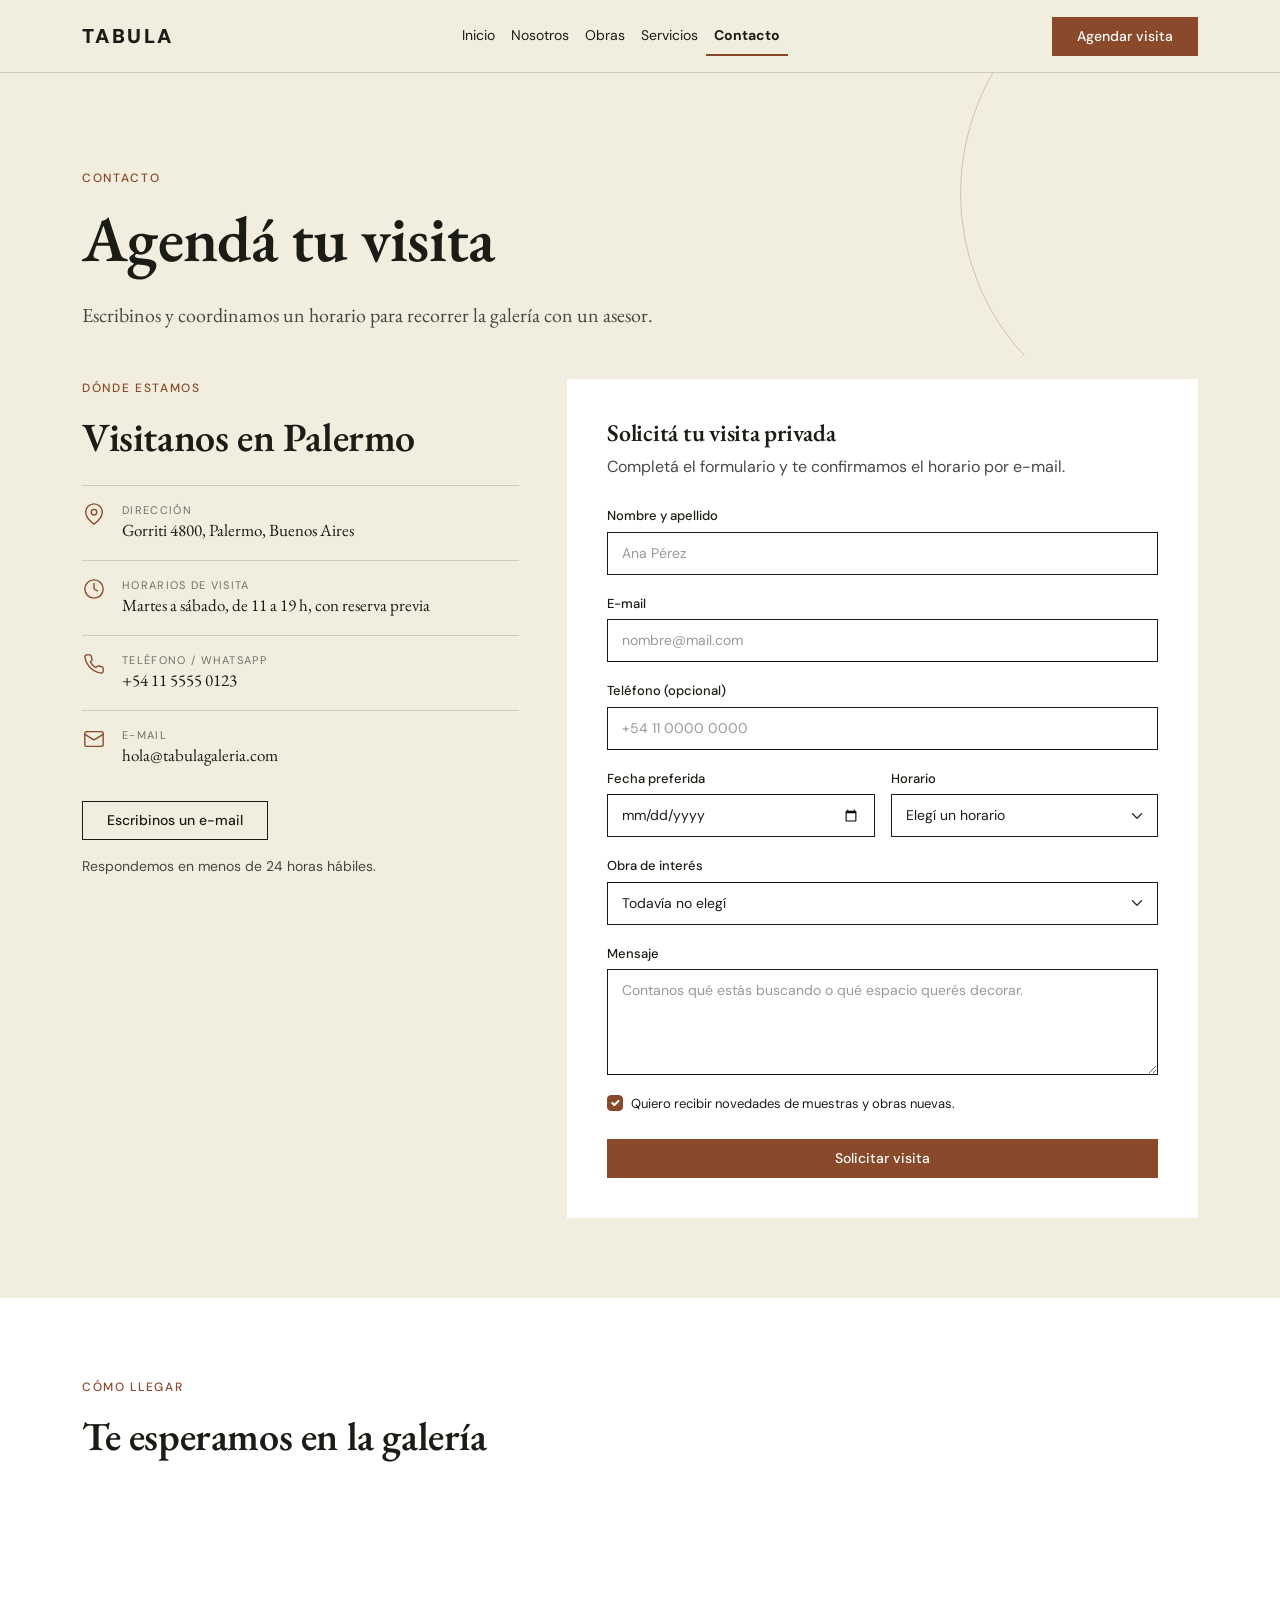
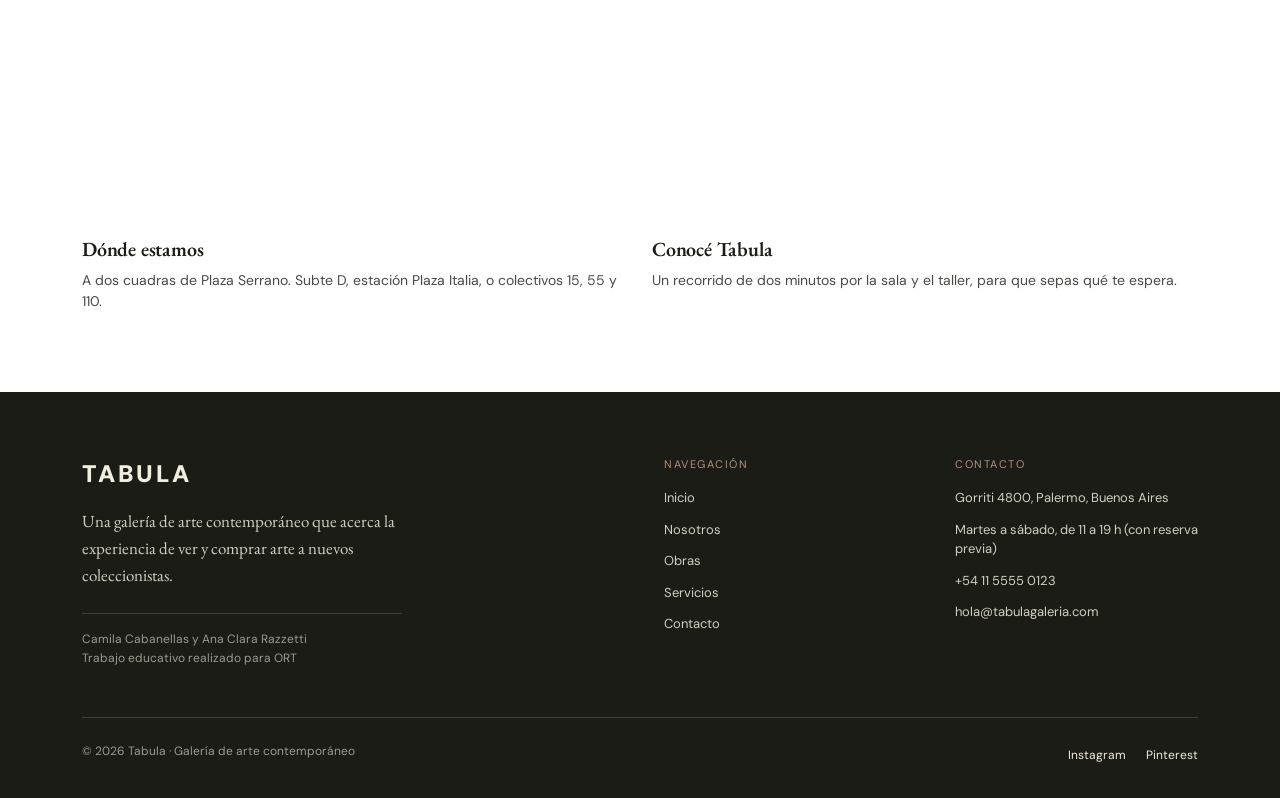
==== contacto.html @ 72d93648 "Add files via upload" ====
<!DOCTYPE html>
<html lang="es">
<head>
  <meta charset="UTF-8">
  <meta name="viewport" content="width=device-width, initial-scale=1">
  <title>Contacto de Tabula</title>
  <meta name="description" content="Escribinos y coordinamos un horario para recorrer la galería con un asesor. Gorriti 4800, Palermo.">

  <!-- Tipografías: DM Sans (texto) + EB Garamond (títulos) -->
  <link rel="preconnect" href="https://fonts.googleapis.com">
  <link rel="preconnect" href="https://fonts.gstatic.com" crossorigin>
  <link href="https://fonts.googleapis.com/css2?family=DM+Sans:wght@400;500;700;900&family=EB+Garamond:wght@400;500;600&display=swap" rel="stylesheet">

  <!-- Bootstrap 5 + estilos propios (van después para pisar los valores por defecto) -->
  <link href="assets/bootstrap/css/bootstrap.min.css" rel="stylesheet">
  <link rel="stylesheet" href="css/styles.css">
</head>
<body>
  <!-- HEADER / NAVEGACIÓN -->
  <header class="site-header">
    <nav class="navbar navbar-expand-lg">
      <div class="container">
        <a class="navbar-brand" href="index.html">TABULA</a>
        <button class="navbar-toggler" type="button" data-bs-toggle="collapse" data-bs-target="#menu" aria-controls="menu" aria-expanded="false" aria-label="Abrir menú">
          <span class="navbar-toggler-icon"></span>
        </button>
        <div class="collapse navbar-collapse" id="menu">
          <ul class="navbar-nav mx-auto mb-3 mb-lg-0">
          <li class="nav-item"><a class="nav-link" href="index.html">Inicio</a></li>
          <li class="nav-item"><a class="nav-link" href="quienes-somos.html">Nosotros</a></li>
          <li class="nav-item"><a class="nav-link" href="productos.html">Obras</a></li>
          <li class="nav-item"><a class="nav-link" href="servicios.html">Servicios</a></li>
          <li class="nav-item"><a class="nav-link active" aria-current="page" href="contacto.html">Contacto</a></li>
          </ul>
          <a class="btn btn-primary" href="contacto.html">Agendar visita</a>
        </div>
      </div>
    </nav>
  </header>

  <main>

    <!-- Encabezado -->
    <section class="page-hero bg-tb-cream circulos pb-4">
      <div class="container">
        <div class="container-texto">
          <span class="eyebrow">Contacto</span>
          <h1>Agendá tu visita</h1>
          <p class="lead">Escribinos y coordinamos un horario para recorrer la galería con un asesor.</p>
        </div>
      </div>
    </section>

    <!-- Datos + formulario -->
    <section class="seccion bg-tb-cream pt-4">
      <div class="container">
        <div class="row gy-5 gx-lg-5">
          <div class="col-lg-5">
            <span class="eyebrow">Dónde estamos</span>
            <h2 class="mb-4">Visitanos en Palermo</h2>
            <div class="dato-contacto"><span class="servicio-icono"><svg viewBox="0 0 24 24"><path d="M21 10c0 7-9 13-9 13S3 17 3 10a9 9 0 0 1 18 0z"/><circle cx="12" cy="10" r="3"/></svg></span><div><span class="dato-label">Dirección</span><span class="dato-valor">Gorriti 4800, Palermo, Buenos Aires</span></div></div>
            <div class="dato-contacto"><span class="servicio-icono"><svg viewBox="0 0 24 24"><circle cx="12" cy="12" r="10"/><path d="M12 6v6l4 2"/></svg></span><div><span class="dato-label">Horarios de visita</span><span class="dato-valor">Martes a sábado, de 11 a 19 h, con reserva previa</span></div></div>
            <div class="dato-contacto"><span class="servicio-icono"><svg viewBox="0 0 24 24"><path d="M22 16.9v3a2 2 0 0 1-2.2 2 19.8 19.8 0 0 1-8.6-3.1 19.5 19.5 0 0 1-6-6A19.8 19.8 0 0 1 2.1 4.2 2 2 0 0 1 4.1 2h3a2 2 0 0 1 2 1.7c.1 1 .4 1.9.7 2.8a2 2 0 0 1-.5 2.1L8.1 9.9a16 16 0 0 0 6 6l1.3-1.3a2 2 0 0 1 2.1-.4c.9.3 1.8.6 2.8.7a2 2 0 0 1 1.7 2z"/></svg></span><div><span class="dato-label">Teléfono / WhatsApp</span><a class="dato-valor" href="tel:+541155550123">+54 11 5555 0123</a></div></div>
            <div class="dato-contacto"><span class="servicio-icono"><svg viewBox="0 0 24 24"><rect x="2" y="4" width="20" height="16" rx="2"/><path d="m22 7-10 6L2 7"/></svg></span><div><span class="dato-label">E-mail</span><a class="dato-valor" href="mailto:hola@tabulagaleria.com">hola@tabulagaleria.com</a></div></div>
            <!-- Botón mailto con mensaje predefinido -->
            <a class="btn btn-outline-dark mt-3" href="mailto:hola@tabulagaleria.com?subject=Quiero%20agendar%20una%20visita&body=Hola%2C%20me%20gustar%C3%ADa%20agendar%20una%20visita%20privada%20a%20la%20galer%C3%ADa.%20Mis%20datos%20son%3A%0A%0ANombre%3A%20%0ATel%C3%A9fono%3A%20%0AD%C3%ADa%20y%20horario%20preferido%3A%20">Escribinos un e-mail</a>
            <p class="small mt-3">Respondemos en menos de 24 horas hábiles.</p>
          </div>

          <div class="col-lg-7">
            <!-- Formulario Bootstrap (sin validación JS todavía) -->
            <form class="form-visita" action="#" method="post">
              <h2>Solicitá tu visita privada</h2>
              <p class="mb-4">Completá el formulario y te confirmamos el horario por e-mail.</p>
              <div class="mb-3">
                <label for="nombre" class="form-label">Nombre y apellido</label>
                <input type="text" class="form-control" id="nombre" name="nombre" placeholder="Ana Pérez" required>
              </div>
              <div class="mb-3">
                <label for="email" class="form-label">E-mail</label>
                <input type="email" class="form-control" id="email" name="email" placeholder="nombre@mail.com" required>
              </div>
              <div class="mb-3">
                <label for="telefono" class="form-label">Teléfono (opcional)</label>
                <input type="tel" class="form-control" id="telefono" name="telefono" placeholder="+54 11 0000 0000">
              </div>
              <div class="row g-3 mb-3">
                <div class="col-sm-6">
                  <label for="fecha" class="form-label">Fecha preferida</label>
                  <input type="date" class="form-control" id="fecha" name="fecha">
                </div>
                <div class="col-sm-6">
                  <label for="horario" class="form-label">Horario</label>
                  <select class="form-select" id="horario" name="horario">
                    <option value="" selected>Elegí un horario</option>
                    <option>11:00</option><option>12:00</option><option>13:00</option><option>15:00</option><option>16:00</option><option>17:00</option><option>18:00</option>
                  </select>
                </div>
              </div>
              <div class="mb-3">
                <label for="obra" class="form-label">Obra de interés</label>
                <select class="form-select" id="obra" name="obra">
                  <option value="" selected>Todavía no elegí</option>
                  <option>Horizonte en ocre · Lucía Ferrante</option>
                  <option>Casa sin ventanas · Tomás Aguirre</option>
                  <option>Sedimento III · Valentina Ruiz</option>
                  <option>Interior con luz · Mateo Benítez</option>
                  <option>Raíz · Julia Mansilla</option>
                  <option>Patio de Gorriti · Nicolás Pereyra</option>
                  <option>Marea baja · Lucía Ferrante</option>
                  <option>Umbral · Tomás Aguirre</option>
                </select>
              </div>
              <div class="mb-3">
                <label for="mensaje" class="form-label">Mensaje</label>
                <textarea class="form-control" id="mensaje" name="mensaje" rows="4" placeholder="Contanos qué estás buscando o qué espacio querés decorar."></textarea>
              </div>
              <div class="form-check mb-4">
                <input class="form-check-input" type="checkbox" id="novedades" name="novedades" checked>
                <label class="form-check-label" for="novedades">Quiero recibir novedades de muestras y obras nuevas.</label>
              </div>
              <button type="submit" class="btn btn-primary w-100 py-2">Solicitar visita</button>
            </form>
          </div>
        </div>
      </div>
    </section>

    <!-- Cómo llegar: mapa + video -->
    <section class="seccion bg-tb-white">
      <div class="container">
        <div class="mb-5">
          <span class="eyebrow">Cómo llegar</span>
          <h2 id="llegar-titulo">Te esperamos en la galería</h2>
        </div>
        <div class="row g-4">
          <div class="col-md-6 media-card">
            <!-- Google Maps (iframe) -->
            <div class="ratio ratio-16x9 mapa-card">
              <iframe src="https://www.google.com/maps?q=Gorriti+4800,+Palermo,+Buenos+Aires&amp;output=embed" title="Mapa con la ubicación de la galería Tabula en Gorriti 4800, Palermo" loading="lazy" referrerpolicy="no-referrer-when-downgrade" allowfullscreen></iframe>
            </div>
            <h3>Dónde estamos</h3>
            <p>A dos cuadras de Plaza Serrano. Subte D, estación Plaza Italia, o colectivos 15, 55 y 110.</p>
          </div>
          <div class="col-md-6 media-card">
            <!-- Video de YouTube (iframe) -->
            <div class="ratio ratio-16x9 video-card">
              <iframe src="https://www.youtube.com/embed/ES6Z-uMrpOI" title="Recorrido por la galería Tabula" loading="lazy" allow="accelerometer; encrypted-media; picture-in-picture" referrerpolicy="strict-origin-when-cross-origin" allowfullscreen></iframe>
            </div>
            <h3>Conocé Tabula</h3>
            <p>Un recorrido de dos minutos por la sala y el taller, para que sepas qué te espera.</p>
          </div>
        </div>
      </div>
    </section>
  </main>

  <!-- FOOTER -->
  <footer class="site-footer">
    <div class="container">
      <div class="row gy-5 gx-lg-5">
        <div class="col-lg-6">
          <span class="footer-marca">TABULA</span>
          <p class="footer-texto">Una galería de arte contemporáneo que acerca la experiencia de ver y comprar arte a nuevos coleccionistas.</p>
          <p class="footer-credito">Camila Cabanellas y Ana Clara Razzetti<br>Trabajo educativo realizado para ORT</p>
        </div>
        <div class="col-6 col-lg-3">
          <span class="footer-titulo">Navegación</span>
          <ul>
            <li><a href="index.html">Inicio</a></li>
            <li><a href="quienes-somos.html">Nosotros</a></li>
            <li><a href="productos.html">Obras</a></li>
            <li><a href="servicios.html">Servicios</a></li>
            <li><a href="contacto.html">Contacto</a></li>
          </ul>
        </div>
        <div class="col-6 col-lg-3">
          <span class="footer-titulo">Contacto</span>
          <ul>
            <li>Gorriti 4800, Palermo, Buenos Aires</li>
            <li>Martes a sábado, de 11 a 19 h (con reserva previa)</li>
            <li><a href="tel:+541155550123">+54 11 5555 0123</a></li>
            <li><a href="mailto:hola@tabulagaleria.com">hola@tabulagaleria.com</a></li>
          </ul>
        </div>
      </div>
      <div class="footer-base">
        <p>© 2026 Tabula · Galería de arte contemporáneo</p>
        <div>
          <a href="https://www.instagram.com/" target="_blank" rel="noopener">Instagram</a>
          <a href="https://www.pinterest.com/" target="_blank" rel="noopener">Pinterest</a>
        </div>
      </div>
    </div>
  </footer>

  <script src="assets/bootstrap/js/bootstrap.bundle.min.js"></script>
  <script src="js/main.js"></script>
</body>
</html>
---- css/styles.css ----
/* ==========================================================
   Índice:
   1. Variables (paleta, tipografía, override de Bootstrap)
   2. Base y tipografía
   3. Botones
   4. Header / navegación
   5. Utilidades de sección
   6. Home (hero, qué es, obras destacadas, pasos, CTA)
   7. Tarjetas de obra
   8. Quiénes somos
   9. Servicios
   10. Contacto (formulario, mapa, video)
   11. Footer
   12. Alineación con el container (secciones a sangre)
   13. Carrito (ícono del header y botones)
   14. Panel del carrito (offcanvas, solo en productos.html)
   ========================================================== */

/* 1. VARIABLES ---------------------------------------------- */
:root {
  /* Paleta Tabula */
  --tb-ink: #1C1C16;
  --tb-cream: #F1EEDF;
  --tb-sand: #B49177;
  --tb-rust: #8A492A;
  --tb-rust-dark: #6F3A21;
  --tb-white: #FFFFFF;
  --tb-line: rgba(28, 28, 22, .16);
  --tb-muted: rgba(28, 28, 22, .8);

  /* Tipografía */
  --tb-font-title: "EB Garamond", Georgia, serif;
  --tb-font-text: "DM Sans", system-ui, sans-serif;

  /* Override de variables de Bootstrap */
  --bs-primary: #8A492A;
  --bs-primary-rgb: 138, 73, 42;
  --bs-secondary: #B49177;
  --bs-secondary-rgb: 180, 145, 119;
  --bs-dark: #1C1C16;
  --bs-dark-rgb: 28, 28, 22;
  --bs-light: #F1EEDF;
  --bs-light-rgb: 241, 238, 223;
  --bs-body-bg: #F1EEDF;
  --bs-body-color: #1C1C16;
  --bs-body-color-rgb: 28, 28, 22;
  --bs-body-font-family: var(--tb-font-text);
  --bs-body-font-size: 1rem;
  --bs-body-line-height: 1.5;
  --bs-heading-color: #1C1C16;
  --bs-link-color: #8A492A;
  --bs-link-color-rgb: 138, 73, 42;
  --bs-link-hover-color: #6F3A21;
  --bs-link-hover-color-rgb: 111, 58, 33;
  --bs-border-color: rgba(28, 28, 22, .16);
  --bs-border-radius: 0;
  --bs-border-radius-sm: 0;
  --bs-border-radius-lg: 0;
  --bs-border-radius-pill: 999px;
  --bs-focus-ring-color: rgba(138, 73, 42, .25);
}

/* 2. BASE Y TIPOGRAFÍA -------------------------------------- */
/* Ajustes base sobre el Reboot de Bootstrap (reemplazan al reset.css) */
h1, h2, h3, h4, p, ul, figure { margin: 0; }
ul { padding: 0; list-style: none; }
img, iframe { display: block; max-width: 100%; }
a { text-decoration: none; }
body { background: var(--tb-cream); color: var(--tb-ink); }
h1, h2, h3, h4, .h1, .h2, .h3 {
  font-family: var(--tb-font-title);
  font-weight: 600;
  color: var(--tb-ink);
  letter-spacing: -.01em;
}
h1, .h1 { font-size: clamp(2.5rem, 6vw, 4rem); line-height: 1.12; }
h2, .h2 { font-size: clamp(1.75rem, 3.4vw, 2.5rem); line-height: 1.2; }
h3, .h3 { font-size: 1.375rem; line-height: 1.3; }
p { color: var(--tb-muted); }
.lead { font-family: var(--tb-font-title); font-size: 1.25rem; line-height: 1.6; color: var(--tb-muted); font-weight: 400; }
strong { font-weight: 700; color: var(--tb-ink); }
a:focus-visible, button:focus-visible, .btn:focus-visible {
  outline: 2px solid var(--tb-rust); outline-offset: 2px;
}
.eyebrow {
  display: block; margin-bottom: 1rem;
  font-size: .75rem; font-weight: 500; letter-spacing: .14em;
  text-transform: uppercase; color: var(--tb-rust);
}
.link-flecha { font-size: .875rem; font-weight: 500; color: var(--tb-rust); }
.link-flecha:hover { color: var(--tb-rust-dark); text-decoration: underline; }

/* 3. BOTONES (override de .btn de Bootstrap) ---------------- */
.btn {
  --bs-btn-border-radius: 0;
  --bs-btn-font-size: .875rem;
  --bs-btn-padding-x: 1.5rem;
  --bs-btn-padding-y: .5rem;
  font-weight: 500; line-height: 1.5;
}
.btn-primary {
  --bs-btn-bg: var(--tb-rust); --bs-btn-border-color: var(--tb-rust); --bs-btn-color: #fff;
  --bs-btn-hover-bg: var(--tb-rust-dark); --bs-btn-hover-border-color: var(--tb-rust-dark); --bs-btn-hover-color: #fff;
  --bs-btn-active-bg: var(--tb-rust-dark); --bs-btn-active-border-color: var(--tb-rust-dark);
  --bs-btn-focus-shadow-rgb: 138, 73, 42;
}
.btn-outline-dark {
  --bs-btn-color: var(--tb-ink); --bs-btn-border-color: var(--tb-ink);
  --bs-btn-hover-bg: var(--tb-ink); --bs-btn-hover-border-color: var(--tb-ink); --bs-btn-hover-color: var(--tb-cream);
  --bs-btn-active-bg: var(--tb-ink); --bs-btn-active-border-color: var(--tb-ink);
}
.btn-cream {                         /* botón crema sobre fondo terracota */
  --bs-btn-bg: var(--tb-cream); --bs-btn-border-color: var(--tb-cream); --bs-btn-color: var(--tb-ink);
  --bs-btn-hover-bg: #fff; --bs-btn-hover-border-color: #fff; --bs-btn-hover-color: var(--tb-ink);
}
.btn-outline-cream {
  --bs-btn-color: var(--tb-cream); --bs-btn-border-color: rgba(241,238,223,.6);
  --bs-btn-hover-bg: var(--tb-cream); --bs-btn-hover-border-color: var(--tb-cream); --bs-btn-hover-color: var(--tb-rust);
}

/* 4. HEADER / NAVEGACIÓN ------------------------------------ */
.site-header { background: var(--tb-cream); border-bottom: 1px solid var(--tb-line); position: sticky; top: 0; z-index: 1030; }
.navbar { --bs-navbar-padding-y: 1rem; }
.navbar-brand {
  font-family: var(--tb-font-text); font-weight: 900; font-size: 1.25rem;
  letter-spacing: .12em; color: var(--tb-ink);
}
.navbar-nav .nav-link {
  --bs-nav-link-color: var(--tb-ink); --bs-nav-link-hover-color: var(--tb-rust);
  font-size: .875rem; padding: .5rem 1rem;
}
/* Página activa: se marca con .active + aria-current="page" */
.navbar-nav .nav-link.active { font-weight: 700; color: var(--tb-ink); border-bottom: 2px solid var(--tb-rust); }
@media (min-width: 992px) {
  .navbar-nav .nav-link.active { border-bottom-color: var(--tb-rust); }
}
.navbar-toggler { border: 1px solid var(--tb-ink); padding: .375rem .625rem; }
.navbar-toggler:focus { box-shadow: 0 0 0 .2rem var(--bs-focus-ring-color); }
.navbar-toggler-icon {
  background-image: url("data:image/svg+xml,%3csvg xmlns='http://www.w3.org/2000/svg' viewBox='0 0 30 30'%3e%3cpath stroke='%231C1C16' stroke-linecap='round' stroke-width='2' d='M4 7h22M4 15h22M4 23h22'/%3e%3c/svg%3e");
}

/* 5. UTILIDADES DE SECCIÓN ---------------------------------- */
.seccion { padding: 5rem 0; position: relative; overflow: hidden; }
@media (max-width: 767.98px) { .seccion { padding: 3rem 0; } }
.bg-tb-cream { background: var(--tb-cream); }
.bg-tb-white { background: var(--tb-white); }
.bg-tb-rust { background: var(--tb-rust); color: var(--tb-cream); }
.seccion-cabecera { display: flex; flex-wrap: wrap; justify-content: space-between; align-items: flex-end; gap: 1rem; margin-bottom: 3rem; }
/* Círculos decorativos del diseño (línea fina) */
.circulos::before {
  content: ""; position: absolute; top: -120px; right: -160px;
  width: 480px; height: 480px; border: 1px solid var(--tb-sand); border-radius: 50%;
  opacity: .5; pointer-events: none;
}
.bg-tb-rust.circulos::before { border-color: rgba(241,238,223,.45); right: auto; left: -140px; top: -60px; width: 320px; height: 320px; }
.bg-tb-rust.circulos::after {
  content: ""; position: absolute; bottom: -180px; right: -120px; width: 400px; height: 400px;
  border: 1px solid rgba(241,238,223,.45); border-radius: 50%; pointer-events: none;
}
.img-cover { width: 100%; height: 100%; object-fit: cover; }

/* 6. HOME ---------------------------------------------------- */
.hero { min-height: 560px; }
.hero-texto { padding: 5rem 0; }
.hero-texto .container-texto { max-width: 560px; }
.hero-texto h1 { margin-bottom: 1.5rem; }
.hero-imagen { min-height: 360px; }
.hero-beneficios {
  display: flex; flex-wrap: wrap; gap: .5rem 1.5rem; margin-top: 2rem; padding-top: 1.5rem;
  border-top: 1px solid var(--tb-line); font-size: .875rem; color: var(--tb-ink);
}
.hero-beneficios li + li { border-left: 1px solid var(--tb-line); padding-left: 1.5rem; }
@media (max-width: 575.98px) {
  .hero-beneficios { flex-direction: column; }
  .hero-beneficios li + li { border-left: 0; padding-left: 0; }
}
.que-es-imagen { min-height: 320px; }
.que-es-texto { padding: 4rem 0; }
.que-es-texto .container-texto { max-width: 560px; }
.concepto { padding: 1.25rem 0; border-top: 1px solid var(--tb-line); }
.concepto h3 { font-size: 1.25rem; margin-bottom: .25rem; }
.concepto p { font-size: .875rem; margin: 0; }
.paso { border-top: 1px solid var(--tb-line); padding-top: 1.5rem; height: 100%; }
.paso-numero { font-family: var(--tb-font-title); font-size: 2rem; color: var(--tb-rust); line-height: 1.25; display: block; margin-bottom: .5rem; }
.paso h3 { font-size: 1.25rem; margin-bottom: .5rem; }
.paso p { font-size: .875rem; }
.cta-banda { padding: 5rem 0; text-align: center; position: relative; overflow: hidden; }
.cta-banda .eyebrow { color: var(--tb-cream); opacity: .8; }
.cta-banda h2 { color: var(--tb-cream); font-size: clamp(2rem, 4vw, 2.75rem); margin-bottom: 1rem; }
.cta-banda p { color: var(--tb-cream); opacity: .9; font-family: var(--tb-font-title); font-size: 1.125rem; max-width: 560px; margin: 0 auto 2rem; }
.cta-banda .container { position: relative; z-index: 1; }

/* 7. TARJETAS DE OBRA --------------------------------------- */
.obra-card { background: var(--tb-white); height: 100%; display: flex; flex-direction: column; border: 0; }
.obra-card figure { aspect-ratio: 4 / 5; background: var(--tb-cream); overflow: hidden; }
.obra-card img { width: 100%; height: 100%; object-fit: cover; }
.obra-card-cuerpo { padding: 1rem; display: flex; flex-direction: column; flex: 1; }
.obra-card h3 { font-size: 1.125rem; margin-bottom: .25rem; }
.obra-artista { font-size: .8125rem; font-weight: 500; color: var(--tb-ink); margin-bottom: .25rem; }
.obra-tecnica { font-size: .75rem; color: rgba(28,28,22,.6); margin-bottom: .5rem; }
.obra-desc { font-size: .8125rem; margin-bottom: .75rem; }
.obra-precio { font-weight: 700; font-size: .9375rem; margin-top: auto; margin-bottom: .75rem; color: var(--tb-ink); }
.obra-card .btn { width: 100%; }
.filtros { display: flex; flex-wrap: wrap; align-items: center; gap: .5rem; }
.filtro {
  border: 1px solid var(--tb-ink); background: transparent; color: var(--tb-ink);
  border-radius: 999px; padding: .25rem 1rem; font-size: .8125rem; cursor: pointer;
}
.filtro:hover { background: rgba(28,28,22,.08); }
.filtro.activo { background: var(--tb-ink); color: var(--tb-cream); }
.contador-obras { margin-left: auto; font-size: .8125rem; color: rgba(28,28,22,.6); }

/* 8. QUIÉNES SOMOS ------------------------------------------ */
.page-hero { padding: 6rem 0 5rem; position: relative; overflow: hidden; }
.page-hero .container-texto { max-width: 720px; }
.page-hero h1 { margin-bottom: 1.5rem; }
.valor { border-top: 1px solid var(--tb-line); padding-top: 1.5rem; height: 100%; }
.valor-numero { font-family: var(--tb-font-title); font-size: 1.75rem; color: var(--tb-rust); display: block; margin-bottom: .5rem; }
.valor h3 { font-size: 1.125rem; margin-bottom: .5rem; }
.valor p { font-size: .875rem; }
.publico-card { background: var(--tb-cream); height: 100%; }
.publico-card figure { aspect-ratio: 16 / 9; overflow: hidden; }
.publico-card img { width: 100%; height: 100%; object-fit: cover; }
.publico-card-cuerpo { padding: 2rem; }
.publico-card h3 { font-size: 1.375rem; margin-bottom: .75rem; }
.lista-puntos li { position: relative; padding-left: 1.25rem; font-size: .875rem; margin-bottom: .5rem; color: var(--tb-muted); }
.lista-puntos li::before { content: ""; position: absolute; left: 0; top: .55em; width: 6px; height: 6px; border-radius: 50%; background: var(--tb-rust); }

/* 9. SERVICIOS ---------------------------------------------- */
.servicio-card { background: var(--tb-white); padding: 2rem; height: 100%; }
.servicio-icono {
  width: 48px; height: 48px; border: 1px solid var(--tb-rust); border-radius: 50%;
  display: grid; place-items: center; color: var(--tb-rust); margin-bottom: 1.5rem;
}
.servicio-icono svg { width: 22px; height: 22px; stroke: currentColor; fill: none; stroke-width: 1.5; stroke-linecap: round; stroke-linejoin: round; }
.servicio-card h3 { font-size: 1.125rem; margin-bottom: .5rem; }
.servicio-card p { font-size: .875rem; margin-bottom: 1rem; }
/* Acordeón de preguntas frecuentes (override de .accordion) */
.accordion {
  --bs-accordion-bg: transparent; --bs-accordion-border-color: var(--tb-line);
  --bs-accordion-border-radius: 0; --bs-accordion-inner-border-radius: 0;
  --bs-accordion-btn-bg: transparent; --bs-accordion-active-bg: transparent;
  --bs-accordion-active-color: var(--tb-ink); --bs-accordion-btn-color: var(--tb-ink);
  --bs-accordion-btn-focus-box-shadow: 0 0 0 .2rem var(--bs-focus-ring-color);
  --bs-accordion-btn-padding-y: 1.25rem; --bs-accordion-btn-padding-x: 0; --bs-accordion-body-padding-x: 0;
}
.accordion-item { border-left: 0; border-right: 0; }
.accordion-button { font-family: var(--tb-font-title); font-size: 1.125rem; font-weight: 600; box-shadow: none; }
.accordion-button:not(.collapsed) { box-shadow: none; }
.accordion-body p { font-size: .875rem; }

/* 10. CONTACTO ---------------------------------------------- */
.dato-contacto { padding: 1rem 0; border-top: 1px solid var(--tb-line); display: flex; gap: 1rem; }
.dato-contacto .servicio-icono { width: 24px; height: 24px; border: 0; margin: 0; flex: none; }
.dato-label { display: block; font-size: .6875rem; letter-spacing: .12em; text-transform: uppercase; color: rgba(28,28,22,.6); }
.dato-valor { font-family: var(--tb-font-title); font-size: 1.0625rem; color: var(--tb-ink); }
.form-visita { background: var(--tb-white); padding: 2.5rem; }
.form-visita h2 { font-size: 1.5rem; margin-bottom: .5rem; }
@media (max-width: 575.98px) { .form-visita { padding: 1.5rem; } }
.form-label { font-size: .8125rem; font-weight: 500; margin-bottom: .375rem; color: var(--tb-ink); }
.form-control, .form-select {
  border-color: var(--tb-ink); font-size: .875rem; padding: .625rem .875rem;
  background-color: var(--tb-white); color: var(--tb-ink);
}
.form-control::placeholder { color: rgba(28,28,22,.45); }
.form-control:focus, .form-select:focus { border-color: var(--tb-rust); box-shadow: 0 0 0 .2rem var(--bs-focus-ring-color); }
.form-check-input:checked { background-color: var(--tb-rust); border-color: var(--tb-rust); }
.form-check-input:focus { border-color: var(--tb-rust); box-shadow: 0 0 0 .2rem var(--bs-focus-ring-color); }
.form-check-label { font-size: .8125rem; }
.media-card h3 { font-size: 1.25rem; margin: 1.25rem 0 .5rem; }
.media-card p { font-size: .875rem; }
.ratio iframe { border: 0; }

/* 11. FOOTER ------------------------------------------------- */
.site-footer { background: var(--tb-ink); color: var(--tb-cream); padding: 4rem 0 2rem; }
.site-footer p, .site-footer li, .site-footer a { color: rgba(241,238,223,.85); font-size: .8125rem; }
.site-footer a:hover { color: #fff; text-decoration: underline; }
.footer-marca { font-weight: 900; font-size: 1.5rem; letter-spacing: .12em; color: var(--tb-cream); display: block; margin-bottom: 1rem; }
.footer-texto { font-family: var(--tb-font-title); font-size: 1.0625rem !important; line-height: 1.6; max-width: 320px; }
.footer-titulo { font-size: .6875rem; letter-spacing: .14em; text-transform: uppercase; color: var(--tb-sand); margin-bottom: 1rem; display: block; }
.site-footer li { margin-bottom: .75rem; }
.footer-base { border-top: 1px solid rgba(241,238,223,.16); margin-top: 3rem; padding-top: 1.5rem; display: flex; flex-wrap: wrap; justify-content: space-between; gap: 1rem; }
.footer-base p, .footer-base a { font-size: .75rem; color: rgba(241,238,223,.6); }
.footer-base a { color: var(--tb-cream); margin-left: 1rem; }

/* 12. ALINEACIÓN CON EL CONTAINER EN SECCIONES A SANGRE ----- */
/* El texto de las secciones partidas (imagen a sangre + texto) se alinea con el container de Bootstrap */
:root { --tb-gutter: max(1rem, calc((100vw - 1320px) / 2 + .75rem)); }
.hero-texto, .que-es-texto--izq { padding-left: var(--tb-gutter); padding-right: 1rem; }
.que-es-texto { padding-left: 1rem; padding-right: var(--tb-gutter); }
@media (min-width: 992px) {
  .hero-texto { padding-right: 4rem; }
  .que-es-texto { padding-left: 4rem; }
}
.hero-imagen img, .que-es-imagen img { position: absolute; inset: 0; }
.hero-imagen, .que-es-imagen { position: relative; }
/* Mapa y video con proporción propia */
.mapa-card iframe, .video-card iframe { width: 100%; height: 100%; }

/* 13. CARRITO ------------------------------------------------ */
/* Ícono del header con el número de obras */
.carrito-link { position: relative; display: inline-flex; align-items: center; color: var(--tb-ink); padding: .5rem; }
.carrito-link:hover { color: var(--tb-rust); }
.carrito-link svg { width: 24px; height: 24px; stroke: currentColor; fill: none; stroke-width: 1.5; stroke-linecap: round; stroke-linejoin: round; }
.carrito-cantidad {
  position: absolute; top: 0; right: -2px; min-width: 18px; height: 18px; padding: 0 5px;
  border-radius: 999px; background: var(--tb-rust); color: #fff;
  font-size: .6875rem; font-weight: 700; line-height: 18px; text-align: center;
}
/* Obras dentro del carrito */
.carrito-item { display: flex; gap: 1.5rem; align-items: center; background: var(--tb-white); padding: 1rem; margin-bottom: 1rem; }
.carrito-item img { width: 96px; height: 120px; object-fit: cover; flex: none; }
.carrito-item-info { flex: 1; min-width: 0; }
.carrito-item-info h3 { font-size: 1.125rem; margin-bottom: .25rem; }
.carrito-item-info .obra-tecnica { margin: 0; }
.carrito-item-precio { text-align: right; }
.carrito-item-precio .obra-precio { margin: 0 0 .5rem; }
.btn-quitar { background: none; border: 0; padding: 0; font-size: .8125rem; color: var(--tb-rust); text-decoration: underline; cursor: pointer; }
.btn-quitar:hover { color: var(--tb-rust-dark); }
@media (max-width: 575.98px) {
  .carrito-item { flex-wrap: wrap; gap: 1rem; }
  .carrito-item img { width: 72px; height: 96px; }
  .carrito-item-precio { width: 100%; display: flex; justify-content: space-between; align-items: center; text-align: left; }
  .carrito-item-precio .obra-precio { margin: 0; }
}
.carrito-vacio { background: var(--tb-white); padding: 3rem 2rem; text-align: center; }
.carrito-vacio h3 { margin-bottom: .5rem; }
.carrito-vacio p { margin-bottom: 1.5rem; }
/* Resumen de la compra */
.carrito-resumen { background: var(--tb-white); padding: 2rem; position: sticky; top: 6rem; }
.carrito-resumen h2 { font-size: 1.5rem; margin-bottom: 1.5rem; }
.carrito-resumen-fila { display: flex; justify-content: space-between; padding: .75rem 0; border-top: 1px solid var(--tb-line); font-size: .9375rem; }
.carrito-resumen-total { font-weight: 700; font-size: 1.125rem; margin-bottom: 1.5rem; border-bottom: 1px solid var(--tb-line); }
.btn:disabled { opacity: .5; cursor: not-allowed; }
/* Botones deshabilitados con la paleta de Tabula (en vez del azul de Bootstrap) */
.btn-primary { --bs-btn-disabled-bg: var(--tb-rust); --bs-btn-disabled-border-color: var(--tb-rust); --bs-btn-disabled-color: #fff; }
.btn-outline-dark { --bs-btn-disabled-color: var(--tb-ink); --bs-btn-disabled-border-color: var(--tb-ink); }

/* 14. PANEL DEL CARRITO (offcanvas de Bootstrap, solo en productos.html) */
button.carrito-link { background: none; border: 0; }
.offcanvas { --bs-offcanvas-bg: var(--tb-cream); --bs-offcanvas-width: 420px; }
.offcanvas-title { font-family: var(--tb-font-title); font-size: 1.5rem; }
.carrito-pie { padding: 1.5rem; background: var(--tb-white); border-top: 1px solid var(--tb-line); }
.carrito-pie .carrito-resumen-total { margin-bottom: 1rem; }
.offcanvas .carrito-item { flex-wrap: wrap; gap: 1rem; }
.offcanvas .carrito-item img { width: 72px; height: 96px; }
.offcanvas .carrito-item-precio { width: 100%; display: flex; justify-content: space-between; align-items: center; text-align: left; }
.offcanvas .carrito-item-precio .obra-precio { margin: 0; }

/* Créditos del trabajo en el footer */
.footer-credito { margin-top: 1.5rem; padding-top: 1rem; border-top: 1px solid rgba(241,238,223,.16); max-width: 320px; font-size: .75rem !important; line-height: 1.6; color: rgba(241,238,223,.6) !important; }
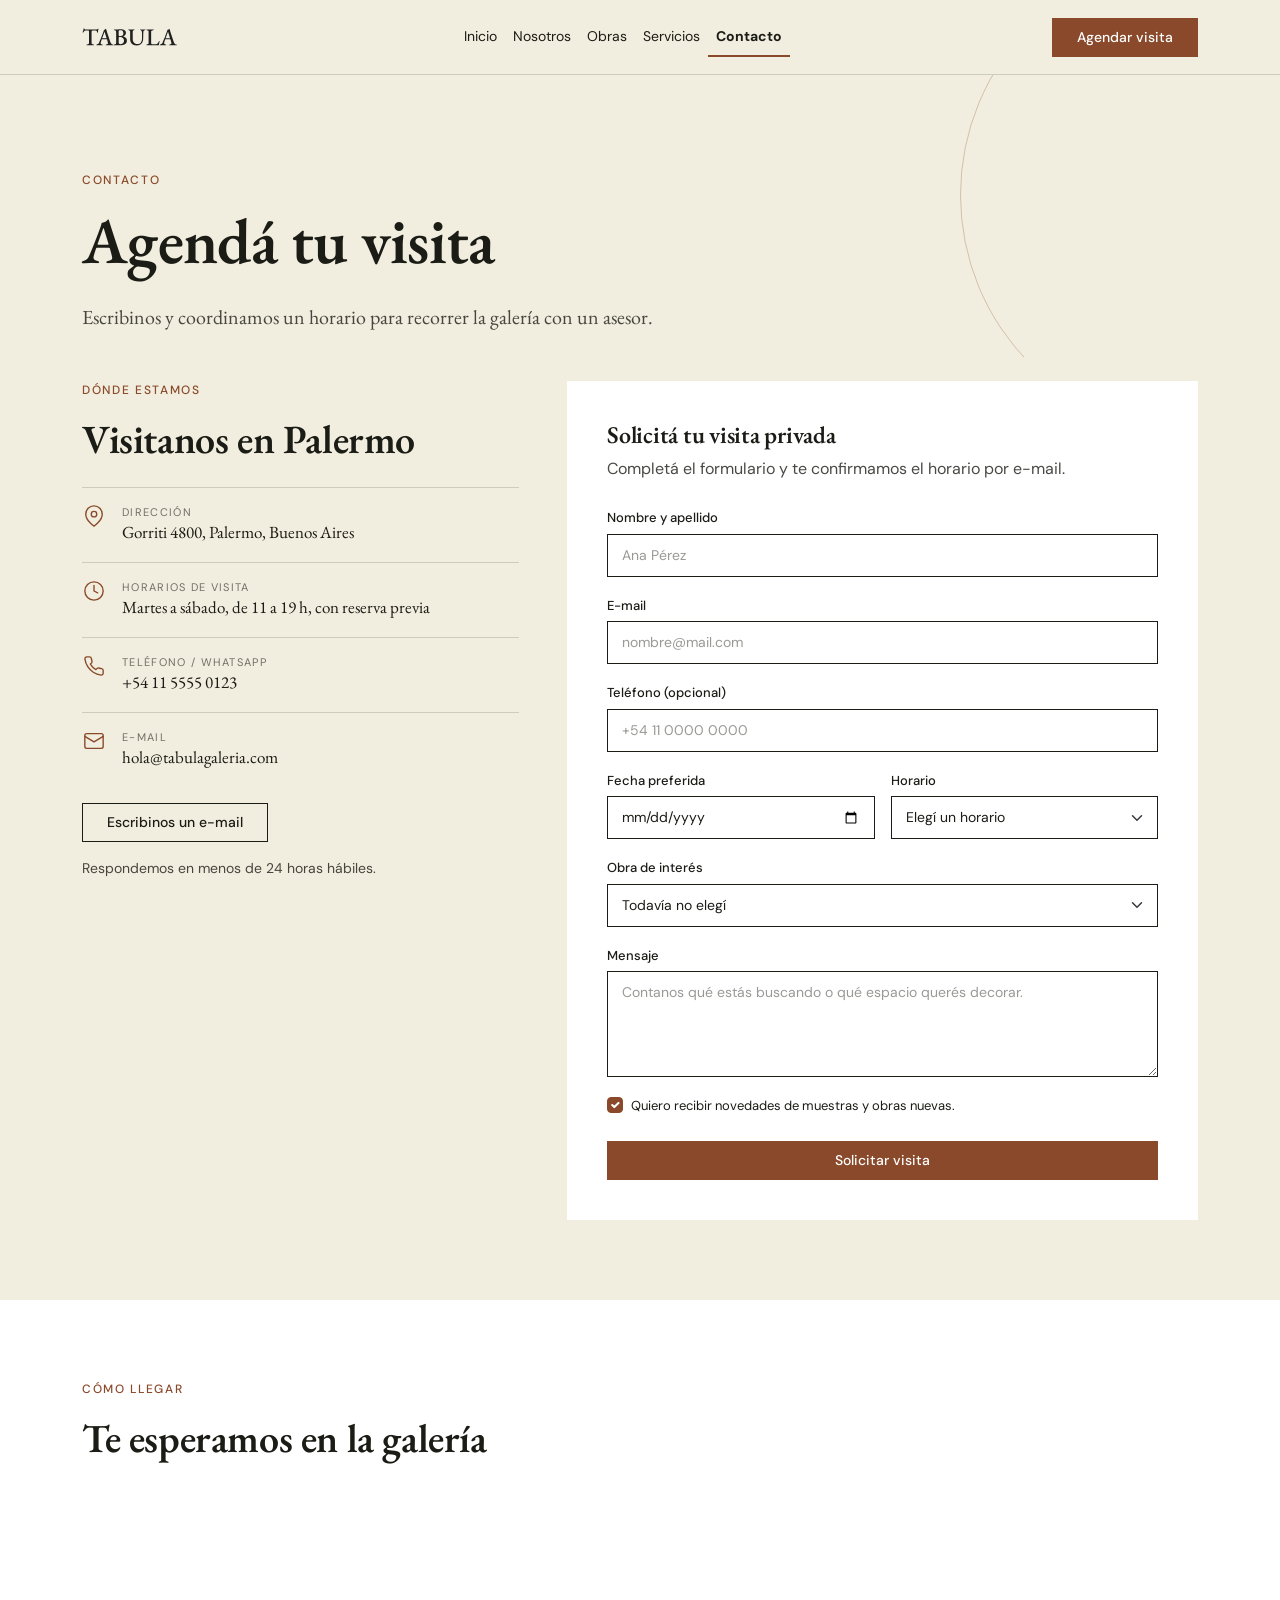
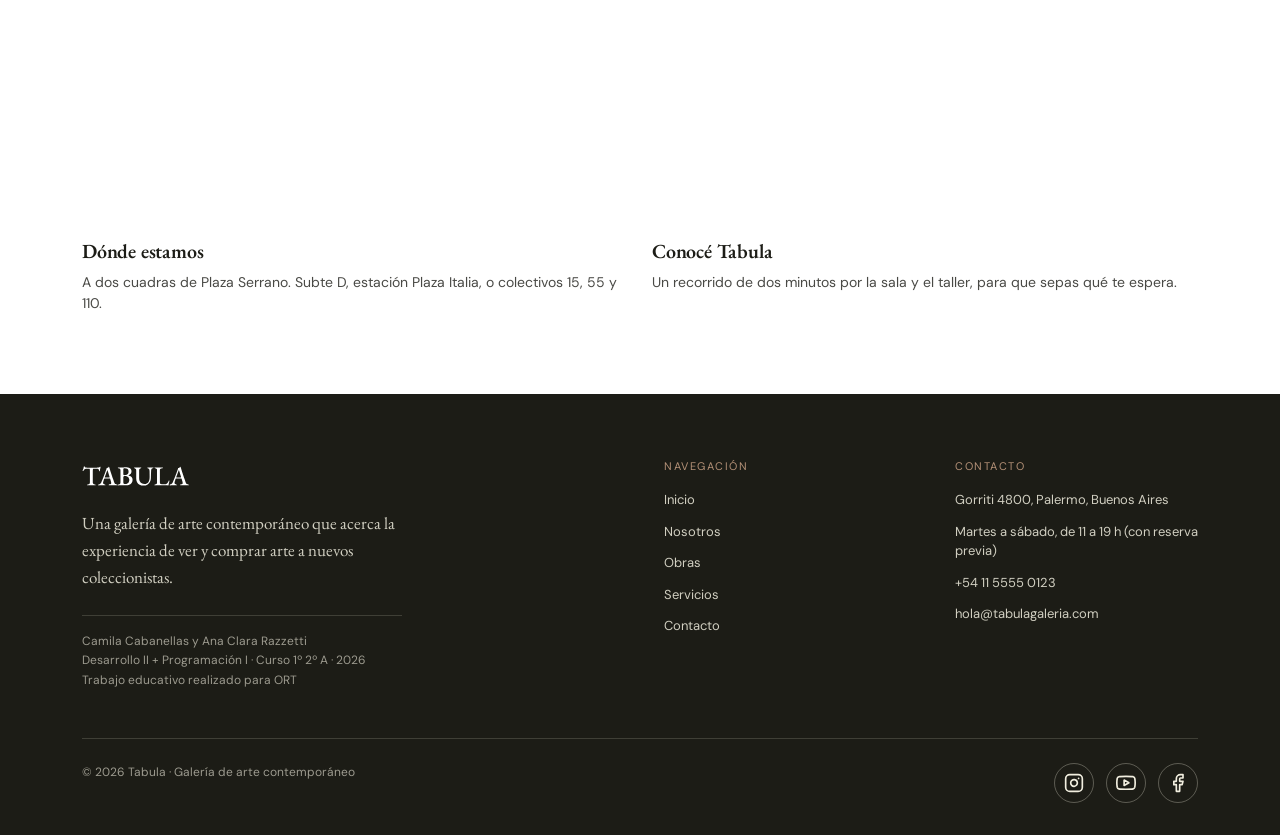
==== commit e01aeac4: "Add files via upload" ====
--- a/contacto.html
+++ b/contacto.html
@@ -20,7 +20,7 @@
   <header class="site-header">
     <nav class="navbar navbar-expand-lg">
       <div class="container">
-        <a class="navbar-brand" href="index.html">TABULA</a>
+        <a class="navbar-brand" href="index.html"><img src="img/web/logo.svg" alt="Tabula, ir al inicio" width="110" height="37"></a>
         <button class="navbar-toggler" type="button" data-bs-toggle="collapse" data-bs-target="#menu" aria-controls="menu" aria-expanded="false" aria-label="Abrir menú">
           <span class="navbar-toggler-icon"></span>
         </button>
@@ -69,16 +69,18 @@
 
           <div class="col-lg-7">
             <!-- Formulario Bootstrap (sin validación JS todavía) -->
-            <form class="form-visita" action="#" method="post">
+            <form class="form-visita needs-validation" action="#" method="post" novalidate>
               <h2>Solicitá tu visita privada</h2>
               <p class="mb-4">Completá el formulario y te confirmamos el horario por e-mail.</p>
               <div class="mb-3">
                 <label for="nombre" class="form-label">Nombre y apellido</label>
                 <input type="text" class="form-control" id="nombre" name="nombre" placeholder="Ana Pérez" required>
+                <div class="invalid-feedback">Ingresá tu nombre y apellido.</div>
               </div>
               <div class="mb-3">
                 <label for="email" class="form-label">E-mail</label>
                 <input type="email" class="form-control" id="email" name="email" placeholder="nombre@mail.com" required>
+                <div class="invalid-feedback">Ingresá un e-mail válido, por ejemplo nombre@mail.com.</div>
               </div>
               <div class="mb-3">
                 <label for="telefono" class="form-label">Teléfono (opcional)</label>
@@ -87,14 +89,16 @@
               <div class="row g-3 mb-3">
                 <div class="col-sm-6">
                   <label for="fecha" class="form-label">Fecha preferida</label>
-                  <input type="date" class="form-control" id="fecha" name="fecha">
+                  <input type="date" class="form-control" id="fecha" name="fecha" required>
+                  <div class="invalid-feedback">Elegí una fecha para tu visita.</div>
                 </div>
                 <div class="col-sm-6">
                   <label for="horario" class="form-label">Horario</label>
-                  <select class="form-select" id="horario" name="horario">
+                  <select class="form-select" id="horario" name="horario" required>
                     <option value="" selected>Elegí un horario</option>
                     <option>11:00</option><option>12:00</option><option>13:00</option><option>15:00</option><option>16:00</option><option>17:00</option><option>18:00</option>
                   </select>
+                  <div class="invalid-feedback">Elegí un horario.</div>
                 </div>
               </div>
               <div class="mb-3">
@@ -120,6 +124,7 @@
                 <label class="form-check-label" for="novedades">Quiero recibir novedades de muestras y obras nuevas.</label>
               </div>
               <button type="submit" class="btn btn-primary w-100 py-2">Solicitar visita</button>
+              <div class="form-ok d-none" id="form-ok" role="status">¡Gracias! Recibimos tu solicitud y te confirmamos el horario por e-mail.</div>
             </form>
           </div>
         </div>
@@ -160,9 +165,9 @@
     <div class="container">
       <div class="row gy-5 gx-lg-5">
         <div class="col-lg-6">
-          <span class="footer-marca">TABULA</span>
+          <img class="footer-logo" src="img/web/logo.svg" alt="Tabula" width="110" height="37">
           <p class="footer-texto">Una galería de arte contemporáneo que acerca la experiencia de ver y comprar arte a nuevos coleccionistas.</p>
-          <p class="footer-credito">Camila Cabanellas y Ana Clara Razzetti<br>Trabajo educativo realizado para ORT</p>
+          <p class="footer-credito">Camila Cabanellas y Ana Clara Razzetti<br>Desarrollo II + Programación I · Curso 1º 2º A · 2026<br>Trabajo educativo realizado para ORT</p>
         </div>
         <div class="col-6 col-lg-3">
           <span class="footer-titulo">Navegación</span>
@@ -186,9 +191,10 @@
       </div>
       <div class="footer-base">
         <p>© 2026 Tabula · Galería de arte contemporáneo</p>
-        <div>
-          <a href="https://www.instagram.com/" target="_blank" rel="noopener">Instagram</a>
-          <a href="https://www.pinterest.com/" target="_blank" rel="noopener">Pinterest</a>
+        <div class="footer-redes">
+          <a href="https://www.instagram.com/" target="_blank" rel="noopener" aria-label="Instagram"><svg width="20" height="20" viewBox="0 0 24 24" fill="none" stroke="currentColor" stroke-width="2" stroke-linecap="round" stroke-linejoin="round"><rect x="2" y="2" width="20" height="20" rx="5" ry="5"/><path d="M16 11.37A4 4 0 1 1 12.63 8 4 4 0 0 1 16 11.37z"/><line x1="17.5" y1="6.5" x2="17.51" y2="6.5"/></svg></a>
+          <a href="https://www.youtube.com/" target="_blank" rel="noopener" aria-label="YouTube"><svg width="20" height="20" viewBox="0 0 24 24" fill="none" stroke="currentColor" stroke-width="2" stroke-linecap="round" stroke-linejoin="round"><path d="M22.54 6.42a2.78 2.78 0 0 0-1.94-2C18.88 4 12 4 12 4s-6.88 0-8.6.46a2.78 2.78 0 0 0-1.94 2A29 29 0 0 0 1 11.75a29 29 0 0 0 .46 5.33A2.78 2.78 0 0 0 3.4 19c1.72.46 8.6.46 8.6.46s6.88 0 8.6-.46a2.78 2.78 0 0 0 1.94-2 29 29 0 0 0 .46-5.25 29 29 0 0 0-.46-5.33z"/><polygon points="9.75 15.02 15.5 11.75 9.75 8.48 9.75 15.02"/></svg></a>
+          <a href="https://www.facebook.com/" target="_blank" rel="noopener" aria-label="Facebook"><svg width="20" height="20" viewBox="0 0 24 24" fill="none" stroke="currentColor" stroke-width="2" stroke-linecap="round" stroke-linejoin="round"><path d="M18 2h-3a5 5 0 0 0-5 5v3H7v4h3v8h4v-8h3l1-4h-4V7a1 1 0 0 1 1-1h3z"/></svg></a>
         </div>
       </div>
     </div>
@@ -196,5 +202,6 @@
 
   <script src="assets/bootstrap/js/bootstrap.bundle.min.js"></script>
   <script src="js/main.js"></script>
+  <script src="js/formulario.js"></script>
 </body>
 </html>
--- a/css/styles.css
+++ b/css/styles.css
@@ -125,6 +125,7 @@
   font-family: var(--tb-font-text); font-weight: 900; font-size: 1.25rem;
   letter-spacing: .12em; color: var(--tb-ink);
 }
+.navbar-brand img { display: block; height: 2rem; width: auto; }
 .navbar-nav .nav-link {
   --bs-nav-link-color: var(--tb-ink); --bs-nav-link-hover-color: var(--tb-rust);
   font-size: .875rem; padding: .5rem 1rem;
@@ -191,6 +192,19 @@
 .cta-banda p { color: var(--tb-cream); opacity: .9; font-family: var(--tb-font-title); font-size: 1.125rem; max-width: 560px; margin: 0 auto 2rem; }
 .cta-banda .container { position: relative; z-index: 1; }
 
+/* Testimonios: carrusel de Bootstrap con estilo propio (flechas e indicadores) */
+.testimonios { max-width: 760px; margin: 0 auto; text-align: center; }
+.testimonio { margin: 0; padding: 0 1rem; }
+.testimonio blockquote { margin: 0; }
+.testimonio blockquote p { font-family: var(--tb-font-title); font-size: clamp(1.375rem, 1rem + 1.5vw, 1.875rem); line-height: 1.4; color: var(--tb-ink); }
+.testimonio figcaption { margin-top: 1.5rem; font-size: .875rem; color: var(--tb-muted); }
+.testimonio figcaption strong { display: block; }
+.testimonios-nav { display: flex; align-items: center; justify-content: center; gap: 1.5rem; margin-top: 2.5rem; }
+.testimonios-flecha { width: 2.5rem; height: 2.5rem; display: inline-flex; align-items: center; justify-content: center; border: 1px solid var(--tb-ink); border-radius: 50%; background: transparent; color: var(--tb-ink); }
+.testimonios-flecha:hover { background: var(--tb-ink); color: var(--tb-cream); }
+.testimonios .carousel-indicators { position: static; margin: 0; }
+.testimonios .carousel-indicators [data-bs-target] { background-color: var(--tb-ink); }
+
 /* 7. TARJETAS DE OBRA --------------------------------------- */
 .obra-card { background: var(--tb-white); height: 100%; display: flex; flex-direction: column; border: 0; }
 .obra-card figure { aspect-ratio: 4 / 5; background: var(--tb-cream); overflow: hidden; }
@@ -268,6 +282,15 @@
 .form-check-input:checked { background-color: var(--tb-rust); border-color: var(--tb-rust); }
 .form-check-input:focus { border-color: var(--tb-rust); box-shadow: 0 0 0 .2rem var(--bs-focus-ring-color); }
 .form-check-label { font-size: .8125rem; }
+/* Validación (Bootstrap): se pisan los colores verde/rojo con la paleta propia */
+.form-visita {
+  --bs-form-valid-color: var(--tb-ink); --bs-form-valid-border-color: var(--tb-sand);
+  --bs-form-invalid-color: #A33A2B; --bs-form-invalid-border-color: #A33A2B;
+}
+.was-validated .form-control:valid, .was-validated .form-control:invalid { background-image: none; padding-right: .75rem; }
+.was-validated .form-select:valid, .was-validated .form-select:invalid { --bs-form-select-bg-icon: none; }
+.invalid-feedback { font-size: .75rem; }
+.form-ok { margin-top: 1rem; padding: .875rem 1rem; background: var(--tb-cream); border: 1px solid var(--tb-line); font-size: .8125rem; }
 .media-card h3 { font-size: 1.25rem; margin: 1.25rem 0 .5rem; }
 .media-card p { font-size: .875rem; }
 .ratio iframe { border: 0; }
@@ -276,13 +299,17 @@
 .site-footer { background: var(--tb-ink); color: var(--tb-cream); padding: 4rem 0 2rem; }
 .site-footer p, .site-footer li, .site-footer a { color: rgba(241,238,223,.85); font-size: .8125rem; }
 .site-footer a:hover { color: #fff; text-decoration: underline; }
-.footer-marca { font-weight: 900; font-size: 1.5rem; letter-spacing: .12em; color: var(--tb-cream); display: block; margin-bottom: 1rem; }
+/* Logo del footer: el SVG es oscuro, se invierte a claro sobre el fondo oscuro */
+.footer-logo { display: block; height: 2.25rem; width: auto; margin-bottom: 1rem; filter: brightness(0) invert(1); }
 .footer-texto { font-family: var(--tb-font-title); font-size: 1.0625rem !important; line-height: 1.6; max-width: 320px; }
 .footer-titulo { font-size: .6875rem; letter-spacing: .14em; text-transform: uppercase; color: var(--tb-sand); margin-bottom: 1rem; display: block; }
 .site-footer li { margin-bottom: .75rem; }
 .footer-base { border-top: 1px solid rgba(241,238,223,.16); margin-top: 3rem; padding-top: 1.5rem; display: flex; flex-wrap: wrap; justify-content: space-between; gap: 1rem; }
 .footer-base p, .footer-base a { font-size: .75rem; color: rgba(241,238,223,.6); }
 .footer-base a { color: var(--tb-cream); margin-left: 1rem; }
+.footer-redes { display: flex; gap: .75rem; }
+.footer-base .footer-redes a { margin-left: 0; display: inline-flex; align-items: center; justify-content: center; width: 2.5rem; height: 2.5rem; border: 1px solid rgba(241,238,223,.3); border-radius: 50%; }
+.footer-base .footer-redes a:hover { background: var(--tb-cream); color: var(--tb-ink); text-decoration: none; }
 
 /* 12. ALINEACIÓN CON EL CONTAINER EN SECCIONES A SANGRE ----- */
 /* El texto de las secciones partidas (imagen a sangre + texto) se alinea con el container de Bootstrap */
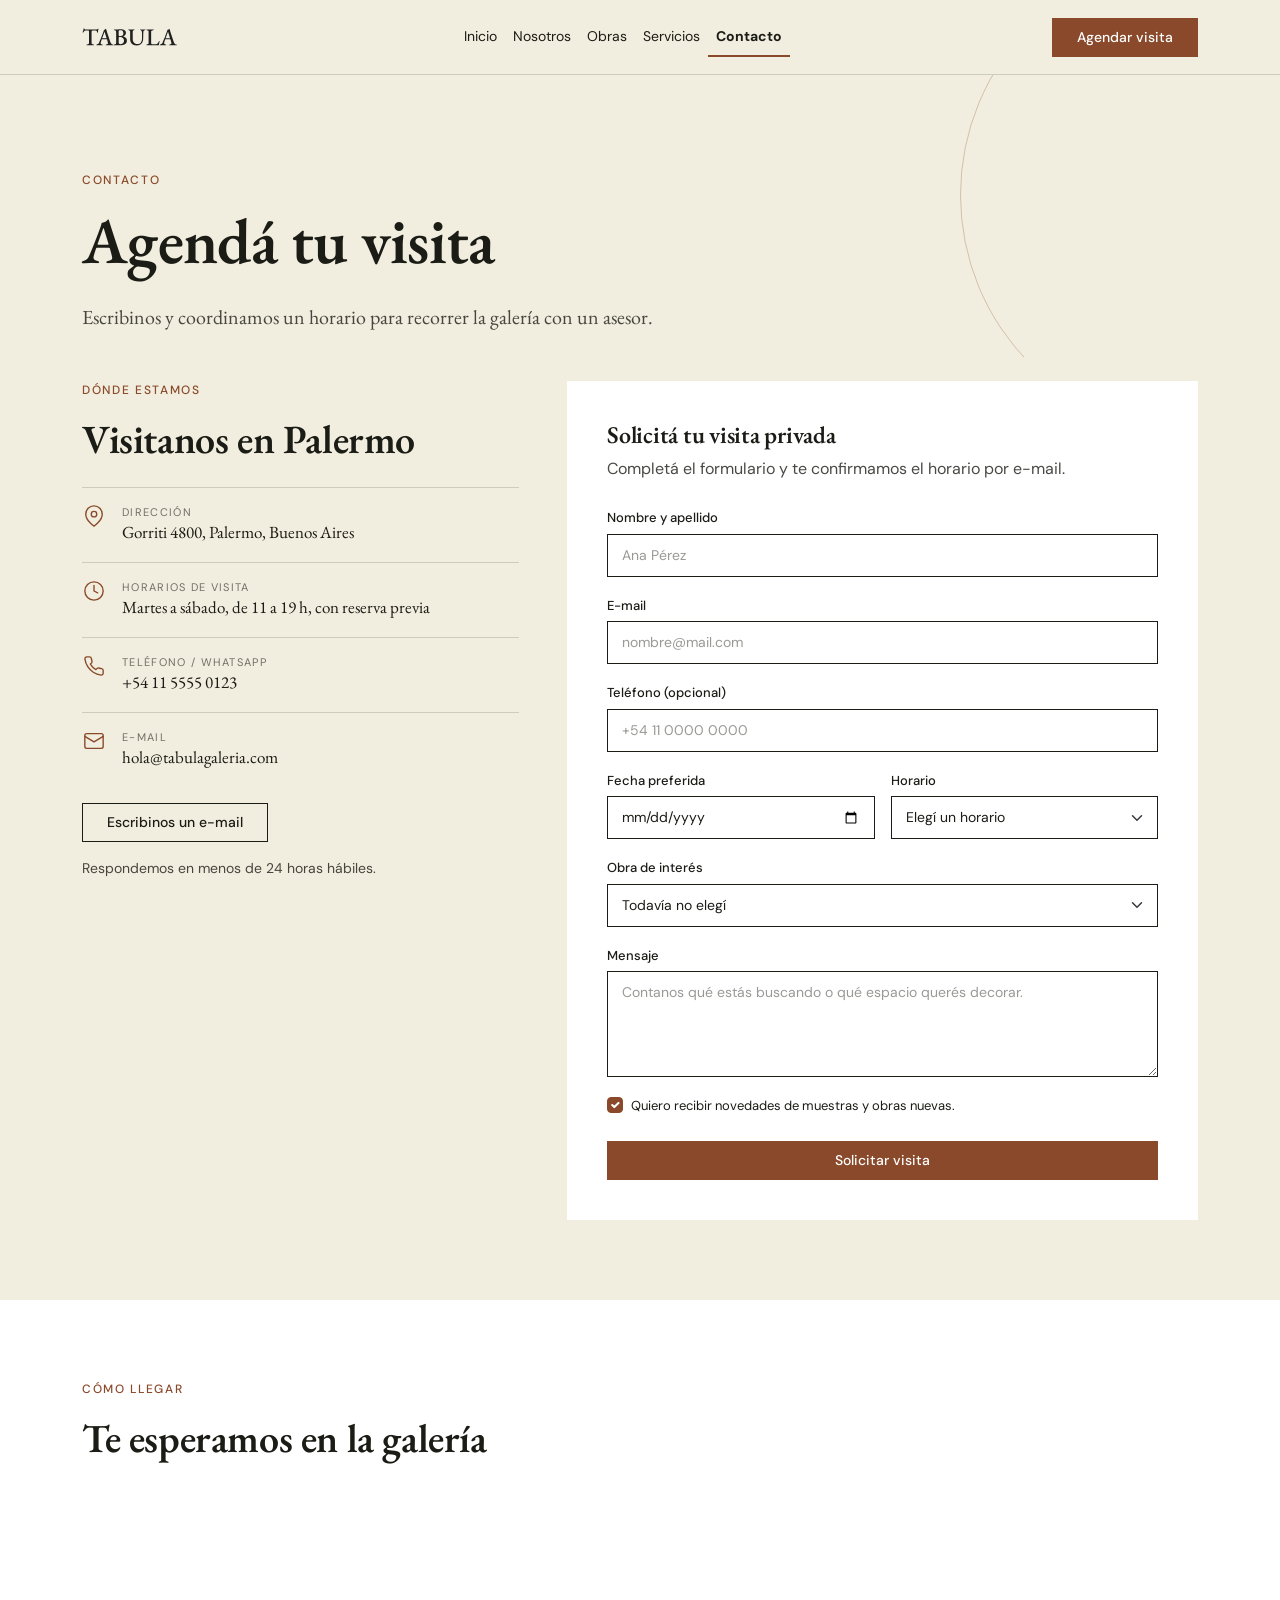
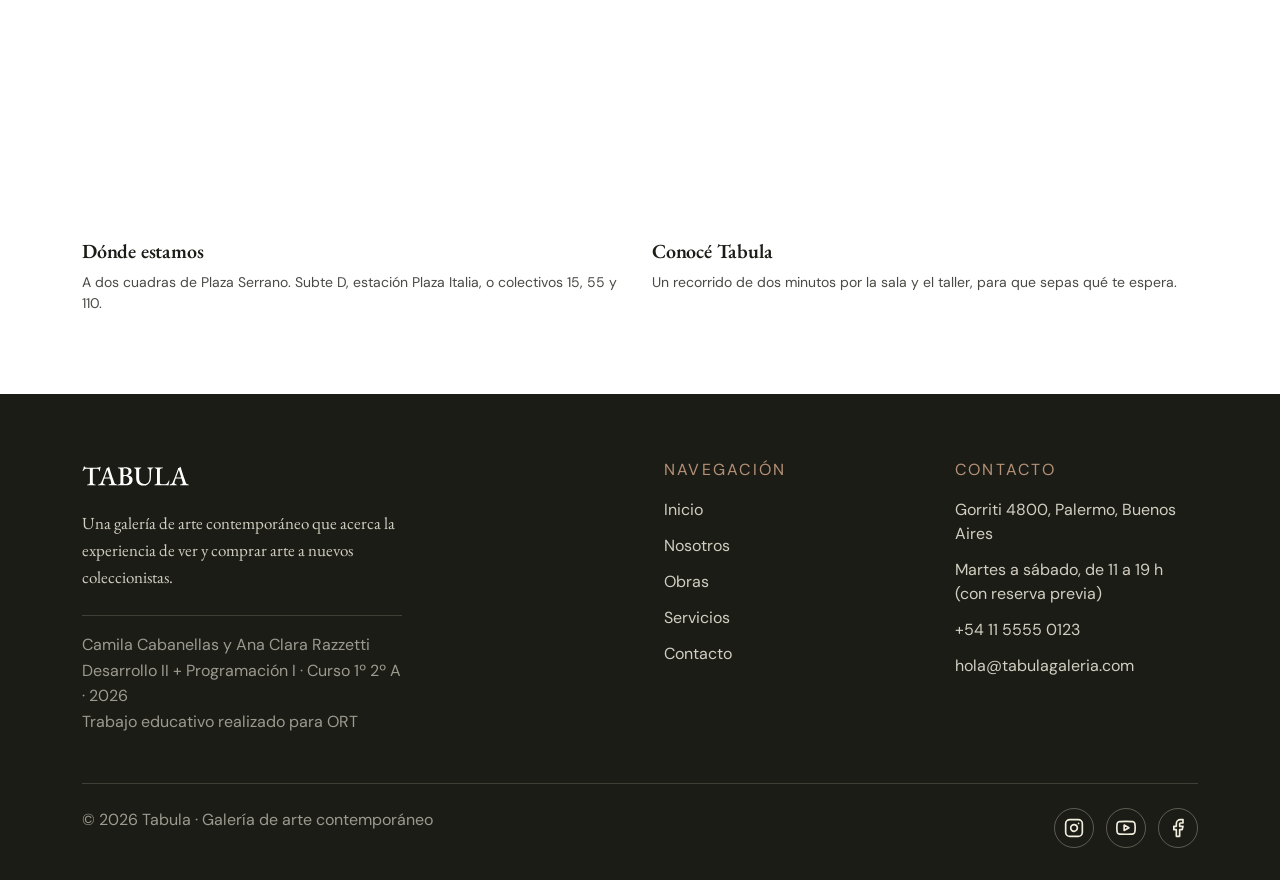
==== commit c03c49bc: "Add files via upload" ====
--- a/contacto.html
+++ b/contacto.html
@@ -113,6 +113,7 @@
                   <option>Patio de Gorriti · Nicolás Pereyra</option>
                   <option>Marea baja · Lucía Ferrante</option>
                   <option>Umbral · Tomás Aguirre</option>
+                  <option>Pliegue · Martina Sosa</option>
                 </select>
               </div>
               <div class="mb-3">
--- a/css/styles.css
+++ b/css/styles.css
@@ -297,15 +297,15 @@
 
 /* 11. FOOTER ------------------------------------------------- */
 .site-footer { background: var(--tb-ink); color: var(--tb-cream); padding: 4rem 0 2rem; }
-.site-footer p, .site-footer li, .site-footer a { color: rgba(241,238,223,.85); font-size: .8125rem; }
+.site-footer p, .site-footer li, .site-footer a { color: rgba(241,238,223,.85); font-size: 1rem; }
 .site-footer a:hover { color: #fff; text-decoration: underline; }
 /* Logo del footer: el SVG es oscuro, se invierte a claro sobre el fondo oscuro */
 .footer-logo { display: block; height: 2.25rem; width: auto; margin-bottom: 1rem; filter: brightness(0) invert(1); }
 .footer-texto { font-family: var(--tb-font-title); font-size: 1.0625rem !important; line-height: 1.6; max-width: 320px; }
-.footer-titulo { font-size: .6875rem; letter-spacing: .14em; text-transform: uppercase; color: var(--tb-sand); margin-bottom: 1rem; display: block; }
+.footer-titulo { font-size: 1rem; letter-spacing: .14em; text-transform: uppercase; color: var(--tb-sand); margin-bottom: 1rem; display: block; }
 .site-footer li { margin-bottom: .75rem; }
 .footer-base { border-top: 1px solid rgba(241,238,223,.16); margin-top: 3rem; padding-top: 1.5rem; display: flex; flex-wrap: wrap; justify-content: space-between; gap: 1rem; }
-.footer-base p, .footer-base a { font-size: .75rem; color: rgba(241,238,223,.6); }
+.footer-base p, .footer-base a { font-size: 1rem; color: rgba(241,238,223,.6); }
 .footer-base a { color: var(--tb-cream); margin-left: 1rem; }
 .footer-redes { display: flex; gap: .75rem; }
 .footer-base .footer-redes a { margin-left: 0; display: inline-flex; align-items: center; justify-content: center; width: 2.5rem; height: 2.5rem; border: 1px solid rgba(241,238,223,.3); border-radius: 50%; }
@@ -376,4 +376,4 @@
 .offcanvas .carrito-item-precio .obra-precio { margin: 0; }
 
 /* Créditos del trabajo en el footer */
-.footer-credito { margin-top: 1.5rem; padding-top: 1rem; border-top: 1px solid rgba(241,238,223,.16); max-width: 320px; font-size: .75rem !important; line-height: 1.6; color: rgba(241,238,223,.6) !important; }
+.footer-credito { margin-top: 1.5rem; padding-top: 1rem; border-top: 1px solid rgba(241,238,223,.16); max-width: 320px; font-size: 1rem !important; line-height: 1.6; color: rgba(241,238,223,.6) !important; }
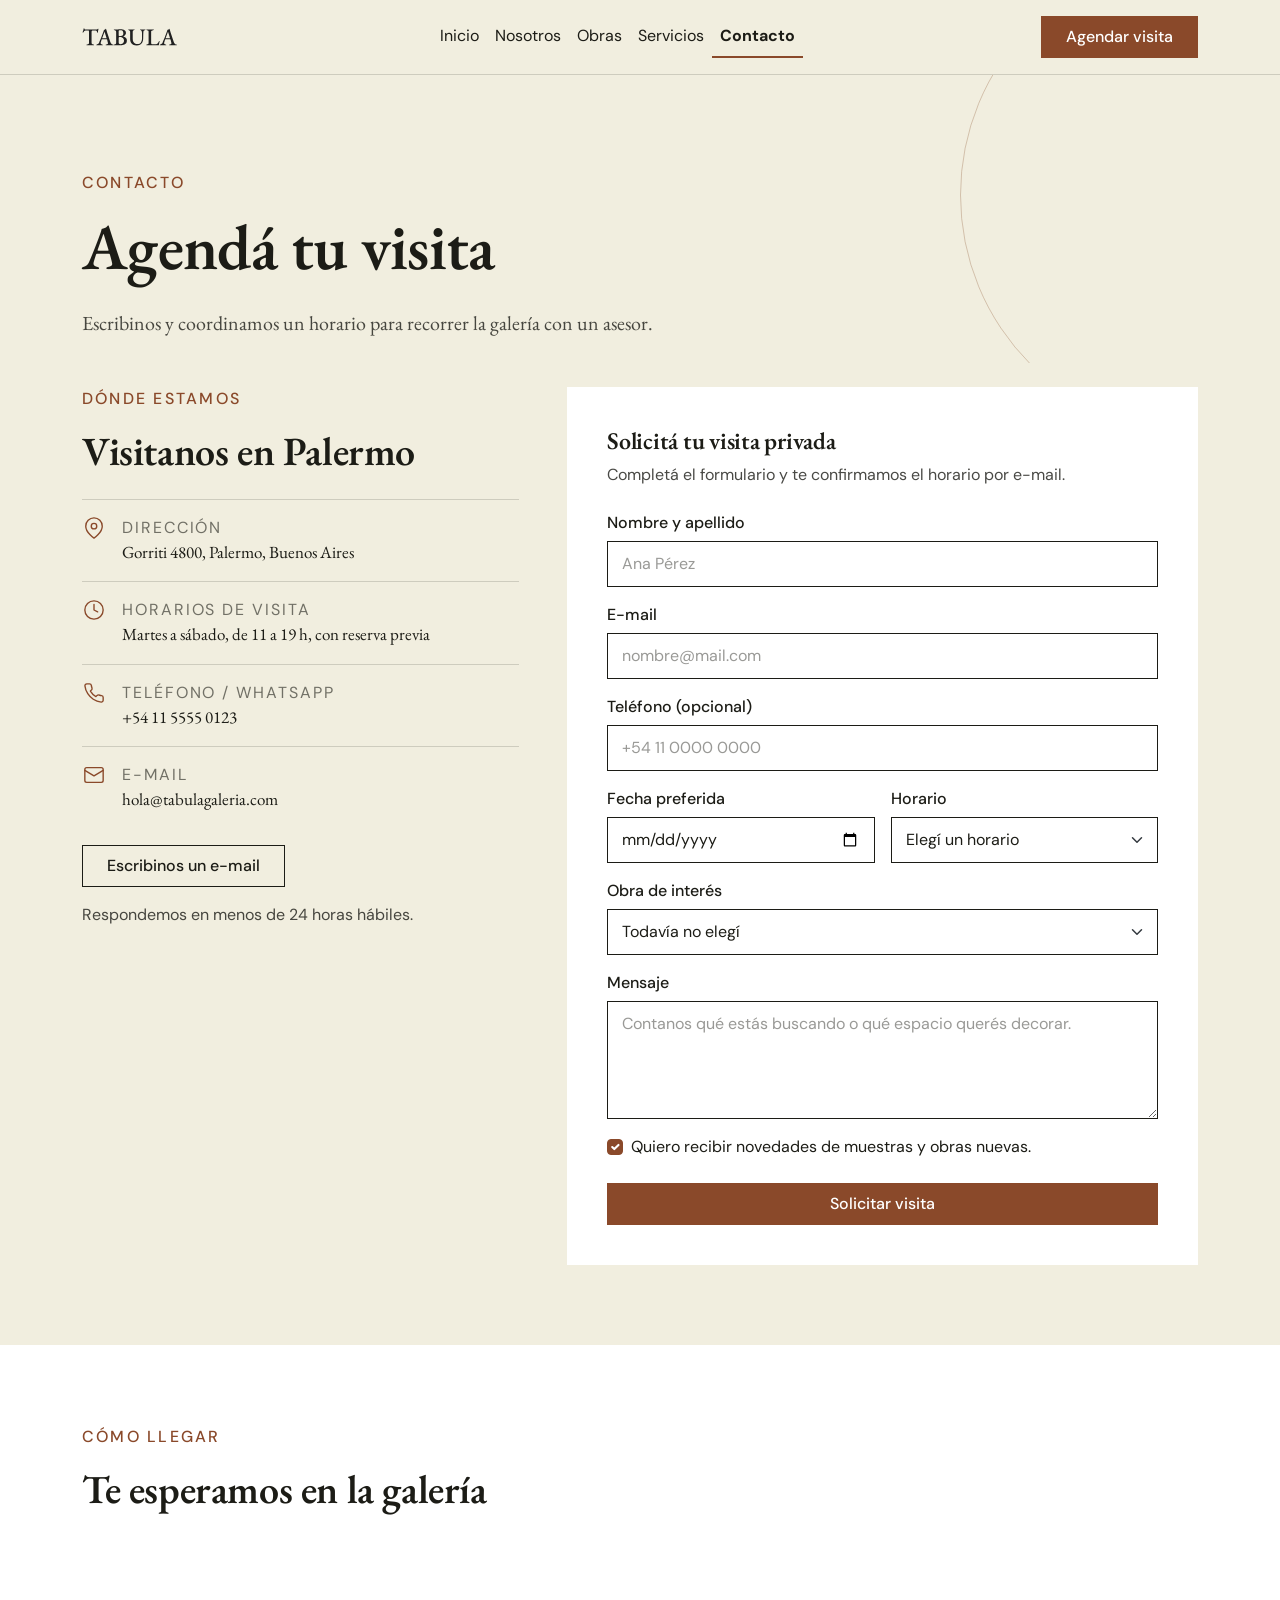
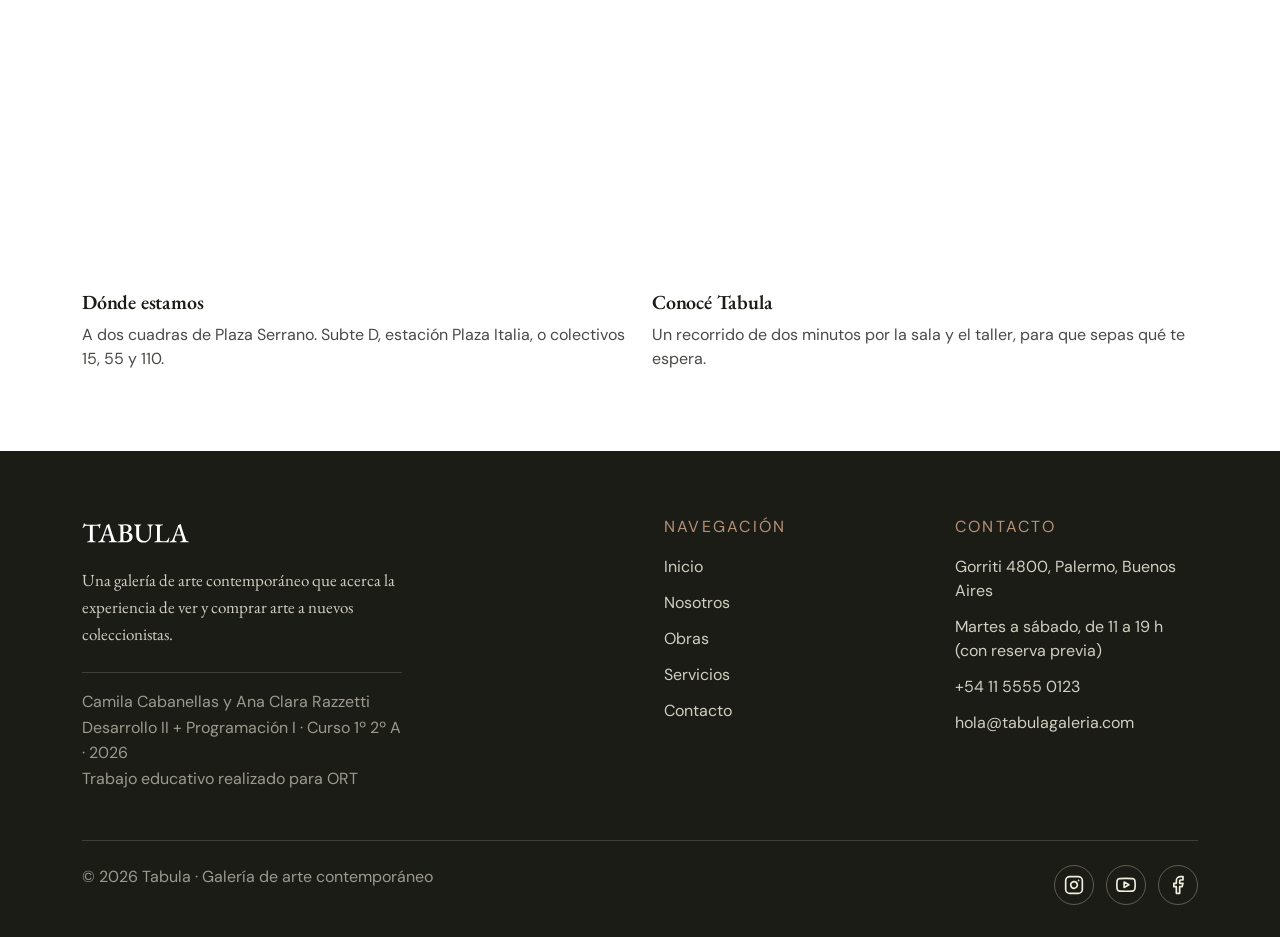
==== commit 4deae7bb: "Add files via upload" ====
--- a/contacto.html
+++ b/contacto.html
@@ -64,7 +64,7 @@
             <div class="dato-contacto"><span class="servicio-icono"><svg viewBox="0 0 24 24"><rect x="2" y="4" width="20" height="16" rx="2"/><path d="m22 7-10 6L2 7"/></svg></span><div><span class="dato-label">E-mail</span><a class="dato-valor" href="mailto:hola@tabulagaleria.com">hola@tabulagaleria.com</a></div></div>
             <!-- Botón mailto con mensaje predefinido -->
             <a class="btn btn-outline-dark mt-3" href="mailto:hola@tabulagaleria.com?subject=Quiero%20agendar%20una%20visita&body=Hola%2C%20me%20gustar%C3%ADa%20agendar%20una%20visita%20privada%20a%20la%20galer%C3%ADa.%20Mis%20datos%20son%3A%0A%0ANombre%3A%20%0ATel%C3%A9fono%3A%20%0AD%C3%ADa%20y%20horario%20preferido%3A%20">Escribinos un e-mail</a>
-            <p class="small mt-3">Respondemos en menos de 24 horas hábiles.</p>
+            <p class="mt-3">Respondemos en menos de 24 horas hábiles.</p>
           </div>
 
           <div class="col-lg-7">
--- a/css/styles.css
+++ b/css/styles.css
@@ -84,16 +84,16 @@
 }
 .eyebrow {
   display: block; margin-bottom: 1rem;
-  font-size: .75rem; font-weight: 500; letter-spacing: .14em;
+  font-size: 1rem; font-weight: 500; letter-spacing: .14em;
   text-transform: uppercase; color: var(--tb-rust);
 }
-.link-flecha { font-size: .875rem; font-weight: 500; color: var(--tb-rust); }
+.link-flecha { font-size: 1rem; font-weight: 500; color: var(--tb-rust); }
 .link-flecha:hover { color: var(--tb-rust-dark); text-decoration: underline; }
 
 /* 3. BOTONES (override de .btn de Bootstrap) ---------------- */
 .btn {
   --bs-btn-border-radius: 0;
-  --bs-btn-font-size: .875rem;
+  --bs-btn-font-size: 1rem;
   --bs-btn-padding-x: 1.5rem;
   --bs-btn-padding-y: .5rem;
   font-weight: 500; line-height: 1.5;
@@ -128,7 +128,7 @@
 .navbar-brand img { display: block; height: 2rem; width: auto; }
 .navbar-nav .nav-link {
   --bs-nav-link-color: var(--tb-ink); --bs-nav-link-hover-color: var(--tb-rust);
-  font-size: .875rem; padding: .5rem 1rem;
+  font-size: 1rem; padding: .5rem 1rem;
 }
 /* Página activa: se marca con .active + aria-current="page" */
 .navbar-nav .nav-link.active { font-weight: 700; color: var(--tb-ink); border-bottom: 2px solid var(--tb-rust); }
@@ -169,7 +169,7 @@
 .hero-imagen { min-height: 360px; }
 .hero-beneficios {
   display: flex; flex-wrap: wrap; gap: .5rem 1.5rem; margin-top: 2rem; padding-top: 1.5rem;
-  border-top: 1px solid var(--tb-line); font-size: .875rem; color: var(--tb-ink);
+  border-top: 1px solid var(--tb-line); font-size: 1rem; color: var(--tb-ink);
 }
 .hero-beneficios li + li { border-left: 1px solid var(--tb-line); padding-left: 1.5rem; }
 @media (max-width: 575.98px) {
@@ -181,11 +181,11 @@
 .que-es-texto .container-texto { max-width: 560px; }
 .concepto { padding: 1.25rem 0; border-top: 1px solid var(--tb-line); }
 .concepto h3 { font-size: 1.25rem; margin-bottom: .25rem; }
-.concepto p { font-size: .875rem; margin: 0; }
+.concepto p { font-size: 1rem; margin: 0; }
 .paso { border-top: 1px solid var(--tb-line); padding-top: 1.5rem; height: 100%; }
 .paso-numero { font-family: var(--tb-font-title); font-size: 2rem; color: var(--tb-rust); line-height: 1.25; display: block; margin-bottom: .5rem; }
 .paso h3 { font-size: 1.25rem; margin-bottom: .5rem; }
-.paso p { font-size: .875rem; }
+.paso p { font-size: 1rem; }
 .cta-banda { padding: 5rem 0; text-align: center; position: relative; overflow: hidden; }
 .cta-banda .eyebrow { color: var(--tb-cream); opacity: .8; }
 .cta-banda h2 { color: var(--tb-cream); font-size: clamp(2rem, 4vw, 2.75rem); margin-bottom: 1rem; }
@@ -197,7 +197,7 @@
 .testimonio { margin: 0; padding: 0 1rem; }
 .testimonio blockquote { margin: 0; }
 .testimonio blockquote p { font-family: var(--tb-font-title); font-size: clamp(1.375rem, 1rem + 1.5vw, 1.875rem); line-height: 1.4; color: var(--tb-ink); }
-.testimonio figcaption { margin-top: 1.5rem; font-size: .875rem; color: var(--tb-muted); }
+.testimonio figcaption { margin-top: 1.5rem; font-size: 1rem; color: var(--tb-muted); }
 .testimonio figcaption strong { display: block; }
 .testimonios-nav { display: flex; align-items: center; justify-content: center; gap: 1.5rem; margin-top: 2.5rem; }
 .testimonios-flecha { width: 2.5rem; height: 2.5rem; display: inline-flex; align-items: center; justify-content: center; border: 1px solid var(--tb-ink); border-radius: 50%; background: transparent; color: var(--tb-ink); }
@@ -211,19 +211,19 @@
 .obra-card img { width: 100%; height: 100%; object-fit: cover; }
 .obra-card-cuerpo { padding: 1rem; display: flex; flex-direction: column; flex: 1; }
 .obra-card h3 { font-size: 1.125rem; margin-bottom: .25rem; }
-.obra-artista { font-size: .8125rem; font-weight: 500; color: var(--tb-ink); margin-bottom: .25rem; }
-.obra-tecnica { font-size: .75rem; color: rgba(28,28,22,.6); margin-bottom: .5rem; }
-.obra-desc { font-size: .8125rem; margin-bottom: .75rem; }
-.obra-precio { font-weight: 700; font-size: .9375rem; margin-top: auto; margin-bottom: .75rem; color: var(--tb-ink); }
+.obra-artista { font-size: 1rem; font-weight: 500; color: var(--tb-ink); margin-bottom: .25rem; }
+.obra-tecnica { font-size: 1rem; color: rgba(28,28,22,.6); margin-bottom: .5rem; }
+.obra-desc { font-size: 1rem; margin-bottom: .75rem; }
+.obra-precio { font-weight: 700; font-size: 1rem; margin-top: auto; margin-bottom: .75rem; color: var(--tb-ink); }
 .obra-card .btn { width: 100%; }
 .filtros { display: flex; flex-wrap: wrap; align-items: center; gap: .5rem; }
 .filtro {
   border: 1px solid var(--tb-ink); background: transparent; color: var(--tb-ink);
-  border-radius: 999px; padding: .25rem 1rem; font-size: .8125rem; cursor: pointer;
+  border-radius: 999px; padding: .25rem 1rem; font-size: 1rem; cursor: pointer;
 }
 .filtro:hover { background: rgba(28,28,22,.08); }
 .filtro.activo { background: var(--tb-ink); color: var(--tb-cream); }
-.contador-obras { margin-left: auto; font-size: .8125rem; color: rgba(28,28,22,.6); }
+.contador-obras { margin-left: auto; font-size: 1rem; color: rgba(28,28,22,.6); }
 
 /* 8. QUIÉNES SOMOS ------------------------------------------ */
 .page-hero { padding: 6rem 0 5rem; position: relative; overflow: hidden; }
@@ -232,13 +232,13 @@
 .valor { border-top: 1px solid var(--tb-line); padding-top: 1.5rem; height: 100%; }
 .valor-numero { font-family: var(--tb-font-title); font-size: 1.75rem; color: var(--tb-rust); display: block; margin-bottom: .5rem; }
 .valor h3 { font-size: 1.125rem; margin-bottom: .5rem; }
-.valor p { font-size: .875rem; }
+.valor p { font-size: 1rem; }
 .publico-card { background: var(--tb-cream); height: 100%; }
 .publico-card figure { aspect-ratio: 16 / 9; overflow: hidden; }
 .publico-card img { width: 100%; height: 100%; object-fit: cover; }
 .publico-card-cuerpo { padding: 2rem; }
 .publico-card h3 { font-size: 1.375rem; margin-bottom: .75rem; }
-.lista-puntos li { position: relative; padding-left: 1.25rem; font-size: .875rem; margin-bottom: .5rem; color: var(--tb-muted); }
+.lista-puntos li { position: relative; padding-left: 1.25rem; font-size: 1rem; margin-bottom: .5rem; color: var(--tb-muted); }
 .lista-puntos li::before { content: ""; position: absolute; left: 0; top: .55em; width: 6px; height: 6px; border-radius: 50%; background: var(--tb-rust); }
 
 /* 9. SERVICIOS ---------------------------------------------- */
@@ -249,7 +249,7 @@
 }
 .servicio-icono svg { width: 22px; height: 22px; stroke: currentColor; fill: none; stroke-width: 1.5; stroke-linecap: round; stroke-linejoin: round; }
 .servicio-card h3 { font-size: 1.125rem; margin-bottom: .5rem; }
-.servicio-card p { font-size: .875rem; margin-bottom: 1rem; }
+.servicio-card p { font-size: 1rem; margin-bottom: 1rem; }
 /* Acordeón de preguntas frecuentes (override de .accordion) */
 .accordion {
   --bs-accordion-bg: transparent; --bs-accordion-border-color: var(--tb-line);
@@ -262,26 +262,26 @@
 .accordion-item { border-left: 0; border-right: 0; }
 .accordion-button { font-family: var(--tb-font-title); font-size: 1.125rem; font-weight: 600; box-shadow: none; }
 .accordion-button:not(.collapsed) { box-shadow: none; }
-.accordion-body p { font-size: .875rem; }
+.accordion-body p { font-size: 1rem; }
 
 /* 10. CONTACTO ---------------------------------------------- */
 .dato-contacto { padding: 1rem 0; border-top: 1px solid var(--tb-line); display: flex; gap: 1rem; }
 .dato-contacto .servicio-icono { width: 24px; height: 24px; border: 0; margin: 0; flex: none; }
-.dato-label { display: block; font-size: .6875rem; letter-spacing: .12em; text-transform: uppercase; color: rgba(28,28,22,.6); }
+.dato-label { display: block; font-size: 1rem; letter-spacing: .12em; text-transform: uppercase; color: rgba(28,28,22,.6); }
 .dato-valor { font-family: var(--tb-font-title); font-size: 1.0625rem; color: var(--tb-ink); }
 .form-visita { background: var(--tb-white); padding: 2.5rem; }
 .form-visita h2 { font-size: 1.5rem; margin-bottom: .5rem; }
 @media (max-width: 575.98px) { .form-visita { padding: 1.5rem; } }
-.form-label { font-size: .8125rem; font-weight: 500; margin-bottom: .375rem; color: var(--tb-ink); }
+.form-label { font-size: 1rem; font-weight: 500; margin-bottom: .375rem; color: var(--tb-ink); }
 .form-control, .form-select {
-  border-color: var(--tb-ink); font-size: .875rem; padding: .625rem .875rem;
+  border-color: var(--tb-ink); font-size: 1rem; padding: .625rem .875rem;
   background-color: var(--tb-white); color: var(--tb-ink);
 }
 .form-control::placeholder { color: rgba(28,28,22,.45); }
 .form-control:focus, .form-select:focus { border-color: var(--tb-rust); box-shadow: 0 0 0 .2rem var(--bs-focus-ring-color); }
 .form-check-input:checked { background-color: var(--tb-rust); border-color: var(--tb-rust); }
 .form-check-input:focus { border-color: var(--tb-rust); box-shadow: 0 0 0 .2rem var(--bs-focus-ring-color); }
-.form-check-label { font-size: .8125rem; }
+.form-check-label { font-size: 1rem; }
 /* Validación (Bootstrap): se pisan los colores verde/rojo con la paleta propia */
 .form-visita {
   --bs-form-valid-color: var(--tb-ink); --bs-form-valid-border-color: var(--tb-sand);
@@ -289,10 +289,10 @@
 }
 .was-validated .form-control:valid, .was-validated .form-control:invalid { background-image: none; padding-right: .75rem; }
 .was-validated .form-select:valid, .was-validated .form-select:invalid { --bs-form-select-bg-icon: none; }
-.invalid-feedback { font-size: .75rem; }
-.form-ok { margin-top: 1rem; padding: .875rem 1rem; background: var(--tb-cream); border: 1px solid var(--tb-line); font-size: .8125rem; }
+.invalid-feedback { font-size: 1rem; }
+.form-ok { margin-top: 1rem; padding: .875rem 1rem; background: var(--tb-cream); border: 1px solid var(--tb-line); font-size: 1rem; }
 .media-card h3 { font-size: 1.25rem; margin: 1.25rem 0 .5rem; }
-.media-card p { font-size: .875rem; }
+.media-card p { font-size: 1rem; }
 .ratio iframe { border: 0; }
 
 /* 11. FOOTER ------------------------------------------------- */
@@ -331,9 +331,9 @@
 .carrito-link:hover { color: var(--tb-rust); }
 .carrito-link svg { width: 24px; height: 24px; stroke: currentColor; fill: none; stroke-width: 1.5; stroke-linecap: round; stroke-linejoin: round; }
 .carrito-cantidad {
-  position: absolute; top: 0; right: -2px; min-width: 18px; height: 18px; padding: 0 5px;
+  position: absolute; top: -8px; right: -10px; min-width: 24px; height: 24px; padding: 0 5px;
   border-radius: 999px; background: var(--tb-rust); color: #fff;
-  font-size: .6875rem; font-weight: 700; line-height: 18px; text-align: center;
+  font-size: 1rem; font-weight: 700; line-height: 24px; text-align: center;
 }
 /* Obras dentro del carrito */
 .carrito-item { display: flex; gap: 1.5rem; align-items: center; background: var(--tb-white); padding: 1rem; margin-bottom: 1rem; }
@@ -343,7 +343,7 @@
 .carrito-item-info .obra-tecnica { margin: 0; }
 .carrito-item-precio { text-align: right; }
 .carrito-item-precio .obra-precio { margin: 0 0 .5rem; }
-.btn-quitar { background: none; border: 0; padding: 0; font-size: .8125rem; color: var(--tb-rust); text-decoration: underline; cursor: pointer; }
+.btn-quitar { background: none; border: 0; padding: 0; font-size: 1rem; color: var(--tb-rust); text-decoration: underline; cursor: pointer; }
 .btn-quitar:hover { color: var(--tb-rust-dark); }
 @media (max-width: 575.98px) {
   .carrito-item { flex-wrap: wrap; gap: 1rem; }
@@ -357,7 +357,7 @@
 /* Resumen de la compra */
 .carrito-resumen { background: var(--tb-white); padding: 2rem; position: sticky; top: 6rem; }
 .carrito-resumen h2 { font-size: 1.5rem; margin-bottom: 1.5rem; }
-.carrito-resumen-fila { display: flex; justify-content: space-between; padding: .75rem 0; border-top: 1px solid var(--tb-line); font-size: .9375rem; }
+.carrito-resumen-fila { display: flex; justify-content: space-between; padding: .75rem 0; border-top: 1px solid var(--tb-line); font-size: 1rem; }
 .carrito-resumen-total { font-weight: 700; font-size: 1.125rem; margin-bottom: 1.5rem; border-bottom: 1px solid var(--tb-line); }
 .btn:disabled { opacity: .5; cursor: not-allowed; }
 /* Botones deshabilitados con la paleta de Tabula (en vez del azul de Bootstrap) */
